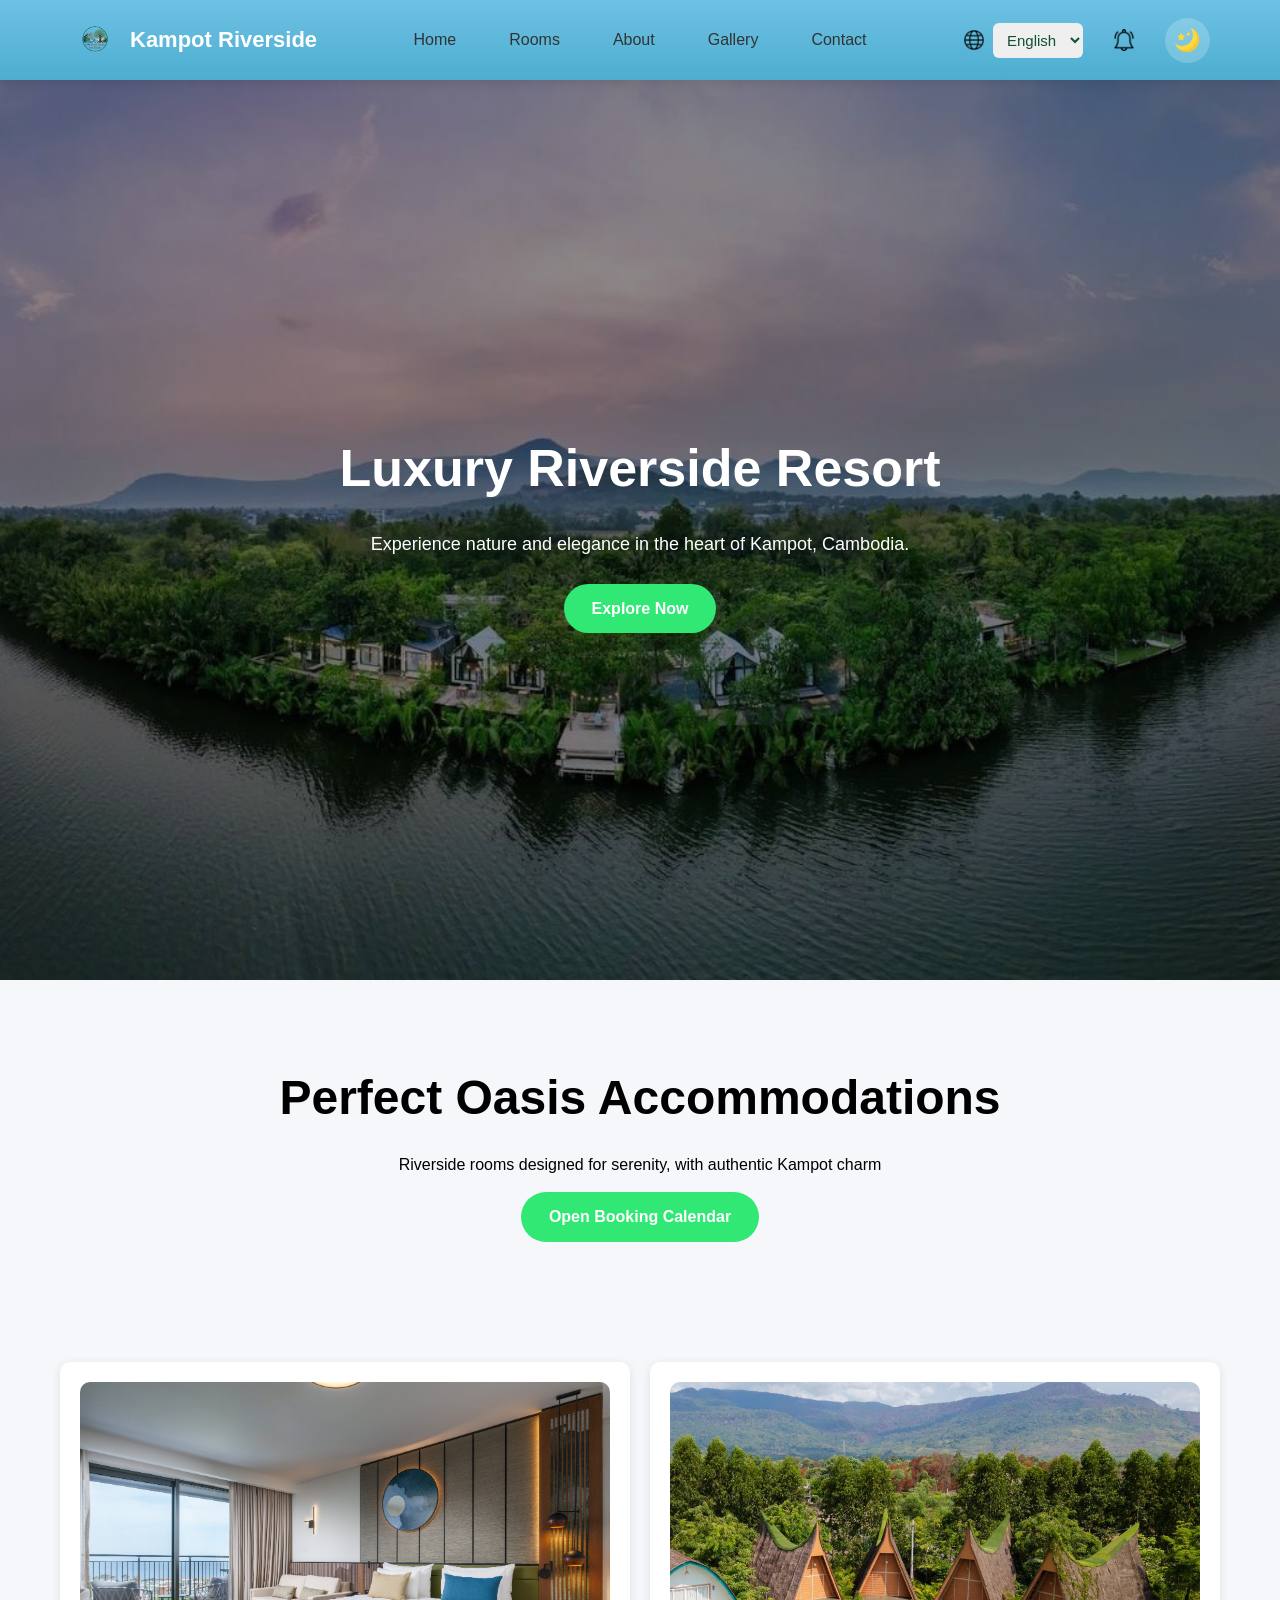
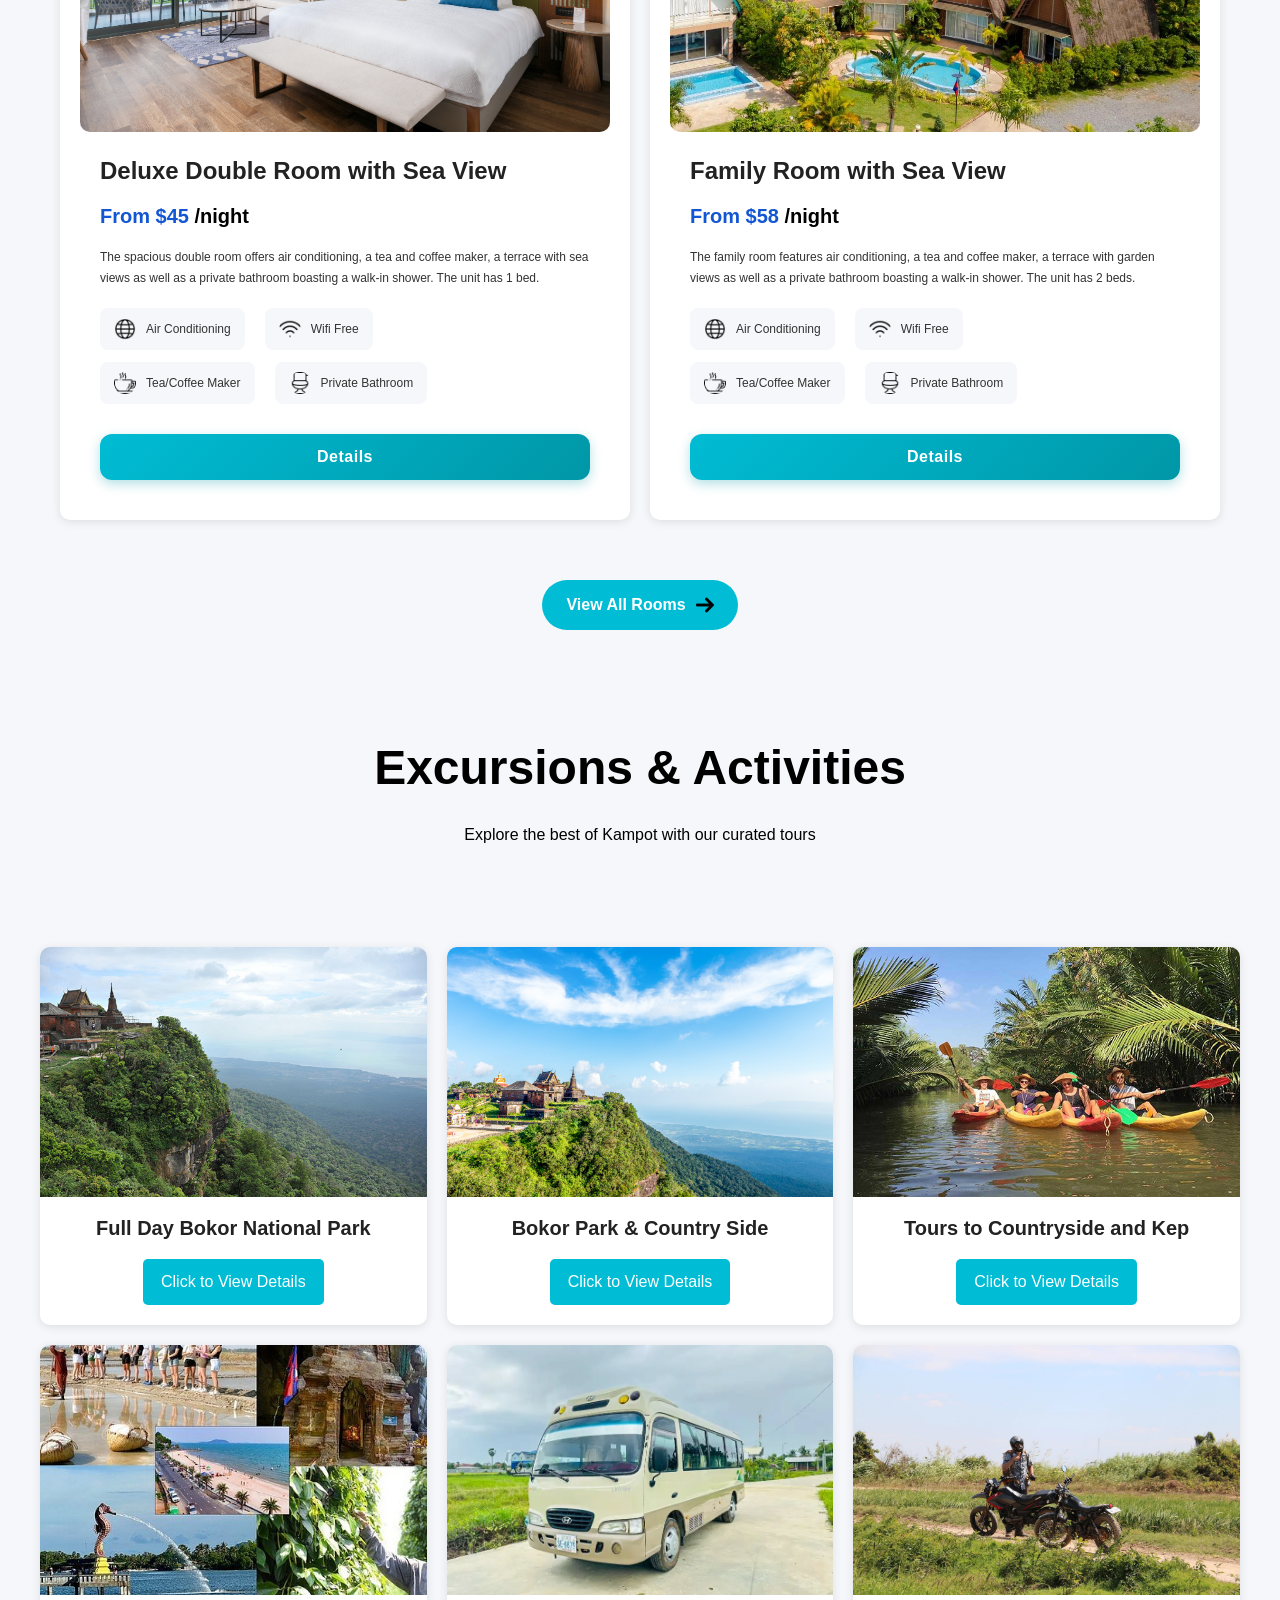
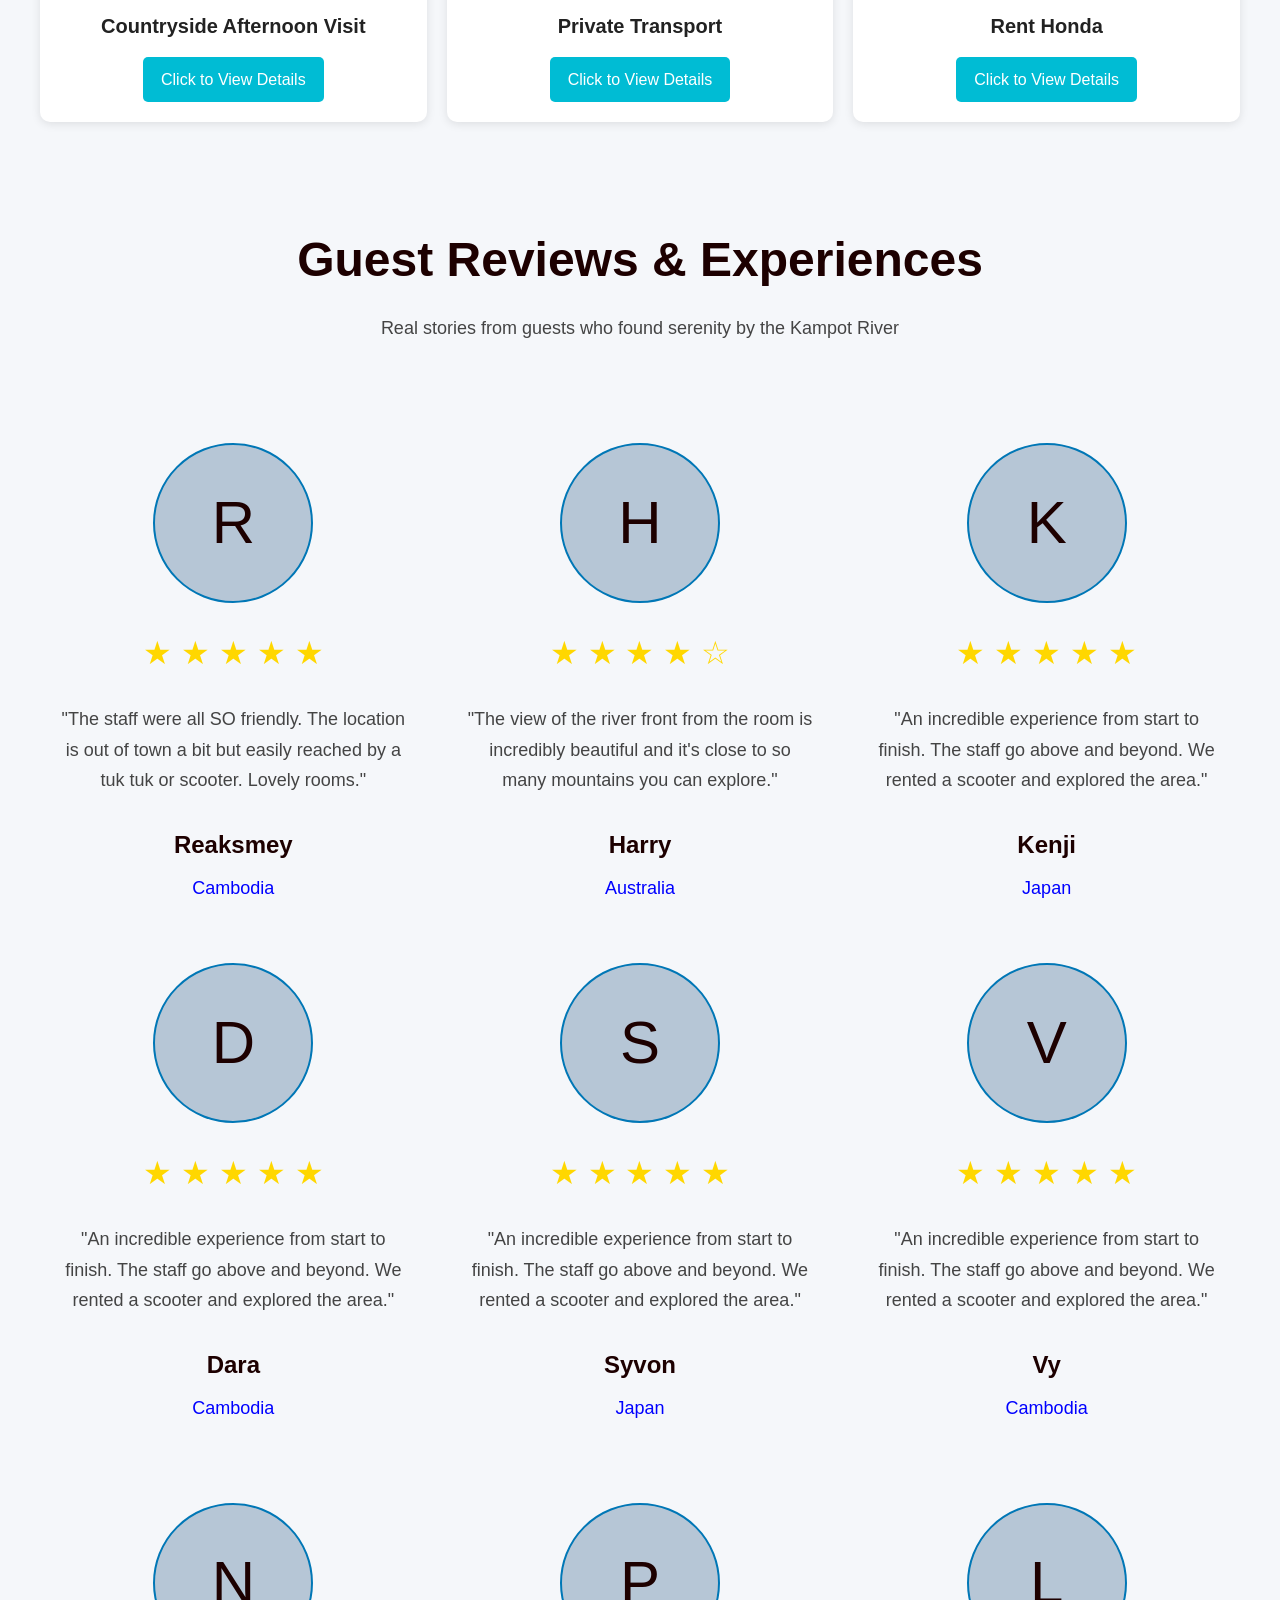
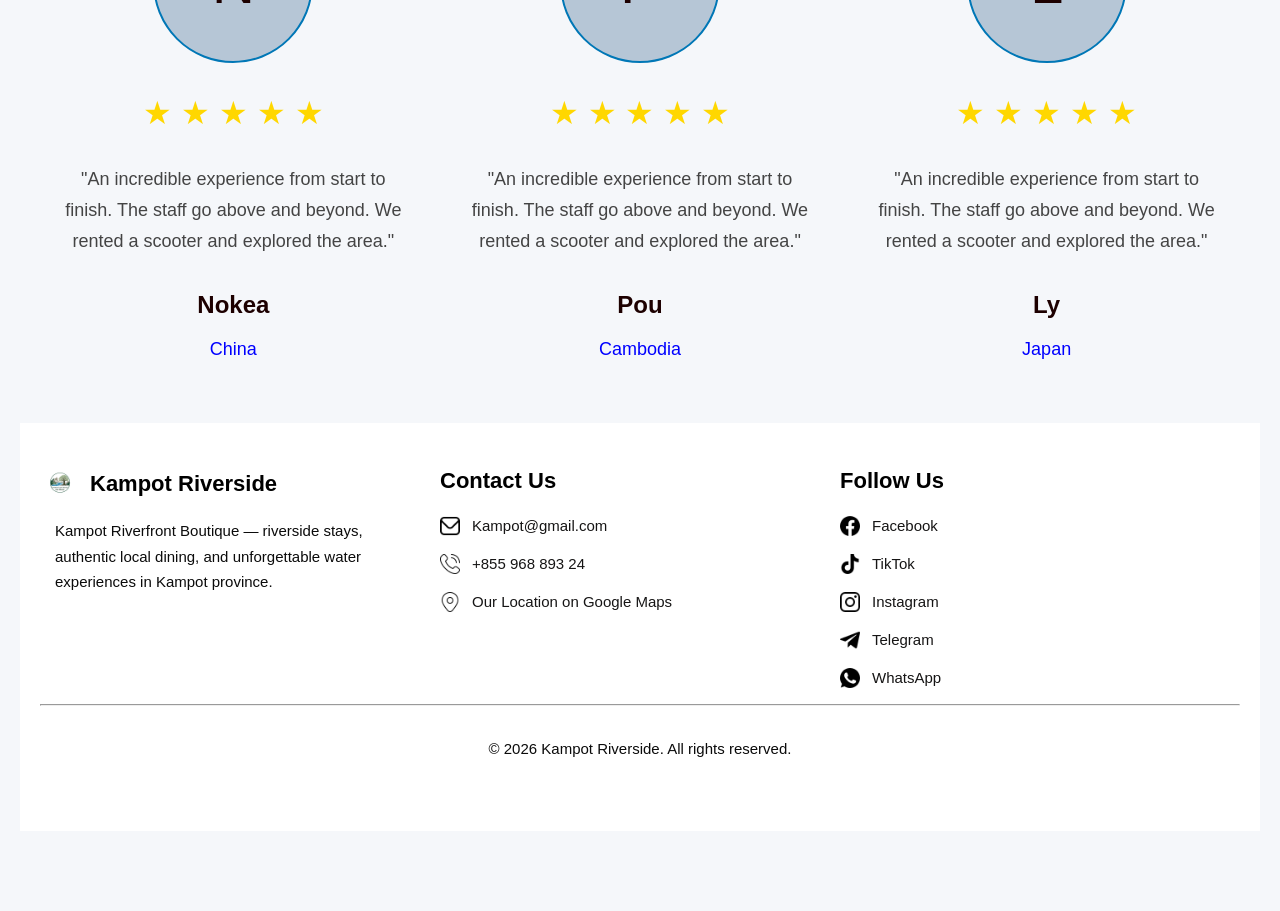
==== index.html @ 9eb764d3 "Smey" ====
<!DOCTYPE html>
<html lang="en">
<head>
    <meta charset="UTF-8">
    <meta name="viewport" content="width=device-width, initial-scale=1.0">
    <title>Home</title>
    <link rel="stylesheet" href="css/style.css">
    <link rel="stylesheet" href="css/room_detail.css">
    <link rel="stylesheet" href="css/activity_detail.css">
</head>
<body>
    <!-- ROOM DETAIL MODAL -->
    <div id="roomModal" class="modal">
        <div class="modal-content">
            <!-- HEADER -->
            <div class="modal-header">
                <h2>Deluxe Double Room with Sea View</h2>
                <span class="close-btn" onclick="closeRoomModal()">&times;</span>
            </div>
            <!-- IMAGE SECTION -->
            <div class="modal-image-section">
                <button class="nav-btn left" onclick="prevImage()">
                    &#10094;
                </button>
                <img id="roomImage"
                    src="https://images.unsplash.com/photo-1566073771259-6a8506099945?q=80&w=1200&auto=format&fit=crop"
                    alt="Room Image">
                <button class="nav-btn right" onclick="nextImage()">
                    &#10095;
                </button>
            </div>
            <!-- IMAGE COUNT -->
            <div class="image-count">
                <span id="imageCounter">1/4</span>
            </div>
            <!-- ROOM INFO -->
            <div class="room-info">
                <div>
                    <h1>From <span>$45</span> / night</h1>
                    <div class="features">
                        <div class="feature-box">
                            👨‍👩‍👧 2 Guests
                        </div>
                        <div class="feature-box">
                            🛏 1 Extra-large double bed
                        </div>
                    </div>
                </div>
                <button class="book-btn">
                    Book now
                </button>
            </div>
            <!-- DESCRIPTION & AMENITIES -->
            <div class="room-extra-details">
                <!-- DESCRIPTION -->
                <div class="description-box">
                    <h3>ⓘ Description</h3>
                    <p>
                        The spacious double room offers air conditioning,
                        a tea and coffee maker, a terrace with sea views
                        as well as a private bathroom boasting a walk-in shower.
                        The unit has 1 bed.
                    </p>
                </div>
                <!-- AMENITIES -->
                <div class="amenities-box">
                    <h3>🛎 Room Amenities</h3>
                    <div class="amenities-list">
                        <span>Air Conditioning</span>
                        <span>Private Bathroom</span>
                        <span>Free Wifi</span>
                        <span>Sea View</span>
                        <span>Tea/Coffee Maker</span>
                        <span>Terrace</span>
                    </div>

                </div>
            </div>
        </div>
    </div>
    <div id="activityModal" class="modal-act">
        <div class="tour-card">
            <span class="close-btn-atc" onclick="closeActivityModal()">
                &times;
            </span>

            <h2>Full Day Bokor National Park</h2>

            <p class="tour-desc">
                LET'S US BOOK YOUR TOUR. Starts 8:30 am,
                pick up at your guesthouse.
            </p>

            <p class="tour-include">
                Includes: Lunch, water, transport,
                English speaking guide.
            </p>

            <ul class="tour-list">
                <li>Bokor Palace, Old Hotel & Casino</li>
                <li>Black Palace</li>
                <li>Church</li>
                <li>Old Palace & Temple</li>
                <li>Old French Building</li>
                <li>Popok Vil Waterfall</li>
                <li>Return: 2:30–3:00 pm</li>
            </ul>

            <div class="tour-price">
                Price: $16
            </div>

            <hr>

            <p class="tour-footer">
                Tap to request a booking or ask about pickup.
            </p>

        </div>

    </div>
    <!-- ----------Header---------------->
    <div class="header">
        <div class="nav-bar">
            <div class="nav-left">
                <a class="logo" href="index.html">
                    <img src="images/logo/kampot.png" alt="Kampot Riverside Logo">
                    <span>Kampot Riverside</span>
                </a>
            </div>

            <nav class="nav-center" id="navMenu">
                <ul>
                    <li><a href="index.html">Home</a></li>
                    <li><a href="rooms.html">Rooms</a></li>
                    <li><a href="abouts.html">About</a></li>
                    <li><a href="gallerys.html">Gallery</a></li>
                    <li><a href="contact.html">Contact</a></li>
                </ul>
            </nav>
            <div class="nav-right">
                <div class="switch-language">
                    <img src="assets/icons/internet.png" alt="Language Icon">
                    <select>
                        <option>English</option>
                        <option>Khmer</option>
                    </select>
                </div>

                <div class="notifications">
                    <img src="assets/icons/notification.png" alt="Notification">
                </div>

                <div class="dark-mode" onclick="toggleDarkMode()">
                    <img id="darkIcon" src="assets/icons/moon.png" alt="Dark Mode">
                </div>

                <!-- Hamburger Menu -->
                <div class="menu-toggle" onclick="toggleMenu()">
                    ☰
                </div>
            </div>
        </div>
    </div>
    <div class="welcome">
        <div class="col-12">
            <div class="main-contant">
                <div class="home-banner">
                    <div class="home-banner-content">
                        <h1>Luxury Riverside Resort</h1>
                        <p>Experience nature and elegance in the heart of Kampot, Cambodia.</p>
                        <a href="rooms.html" class="btn">Explore Now</a>
                    </div>
                </div>
            </div>
        </div>
    </div>
    <div class="row">
        <div class="col-12">
            <div class="room-summary">
                <h2>Perfect Oasis Accommodations</h2>
                <p>Riverside rooms designed for serenity, with authentic Kampot charm</p>
                <a href="rooms.html" class="btn">Open Booking Calendar</a>
            </div>
        </div>
    </div>
    <div class="row">
        <div class="room-home">
            <div class="col-6">
                <div class="room1">
                    <img src="images/rooms/room1.jpg" alt="no image">
                    <div class="detail-rooms">
                        <h4 class="name-room">Deluxe Double Room with Sea View</h4>
                        <h5 class="price">From $45 <span>/night</span></h5>
                        <p class="descr">The spacious double room offers air conditioning, a tea and coffee maker, a terrace with sea views as well as a private bathroom boasting a walk-in shower. The unit has 1 bed.</p>
                         <div class="services-line-1">
                            <div class="service-row1">
                                <p><img src="assets/icons/internet.png" style="width: 22px; height: 22px;"> Air Conditioning</p>
                                <p><img src="assets/icons/wi-fi-icon.png" style="width: 22px; height: 22px;"> Wifi Free</p>
                            </div>
                            <div class="service-row1">
                                <p><img src="assets/icons/coffee-cup (1).png" style="width: 22px; height: 22px;"> Tea/Coffee Maker</p>
                                <p><img src="assets/icons/toilet.png" style="width: 22px; height: 22px;"> Private Bathroom</p>
                            </div>
                        </div>
                        <div class="btn-detail-room">
                            <button type="button"
                                    class="detail-btn"
                                    onclick="openRoomModal()">
                                    <span>Details</span>
                            </button>
                        </div>
                    </div>
                </div>
            </div>
            <div class="col-6">
                <div class="room1">
                    <img src="images/rooms/room2.jpg" alt="no image">
                    <div class="detail-rooms">
                        <h4 class="name-room">Family Room with Sea View</h4>
                        <h5 class="price">From $58 <span>/night</span></h5>
                        <p class="descr">The family room features air conditioning, a tea and coffee maker, a terrace with garden views as well as a private bathroom boasting a walk-in shower. The unit has 2 beds.</p>
                        <div class="services-line-1">
                            <div class="service-row1">
                                <p><img src="assets/icons/internet.png" style="width: 22px; height: 22px;"> Air Conditioning</p>
                                <p><img src="assets/icons/wi-fi-icon.png" style="width: 22px; height: 22px;"> Wifi Free</p>
                            </div>
                            <div class="service-row1">
                                <p><img src="assets/icons/coffee-cup (1).png" style="width: 22px; height: 22px;"> Tea/Coffee Maker</p>
                                <p><img src="assets/icons/toilet.png" style="width: 22px; height: 22px;"> Private Bathroom</p>
                            </div>
                        </div>
                        <div class="btn-detail-room">
                            <button class="detail-btn" onclick="openRoomModal()">
                                <span>Details</span>
                            </button>
                        </div>
                    </div>
                </div>
            </div>
        </div>
        <div class="btn-viewallroom">
            <a href="rooms.html">
                <span>View All Rooms</span>
                <img src="assets/icons/right-arrow.png" alt="Arrow Icon">
            </a>
        </div>
    </div>
    <!-- Excursions & Activities -->
    <div class="Excursions-Activities">
        <div class="row">
            <div class="col-12">
                <div class="Ex-Act-welcome">
                    <h2>Excursions & Activities</h2>
                    <p>Explore the best of Kampot with our curated tours</p>
                </div>
            </div>
        </div>
        <div class="row">
            <div class="col-4">
                <div class="Ex-Act-detail">
                    <img src="images/gallerys/bokor-hill-station-tour-kampot.jpg" alt="No image">
                    <h4 class="ex-act-name">Full Day Bokor National Park</h4>
                    <a href="#" onclick="openActivityModal(); return false;">
                        <span>Click to View Details</span>
                    </a>
                </div>
            </div>
            <div class="col-4">
                <div class="Ex-Act-detail">
                    <img src="images/gallerys/cao-nguyên-Bokor-ivivu.jpg" alt="No image">
                    <h4 class="ex-act-name">Bokor Park & Country Side</h4>
                    <a href="#" onclick="openActivityModal(); return false;">
                        <span>Click to View Details</span>
                    </a>
                </div>
            </div>
            <div class="col-4">
                <div class="Ex-Act-detail">
                    <img src="images/gallerys/q1.jpg" alt="No image">
                    <h4 class="ex-act-name">Tours to Countryside and Kep</h4>
                    <a href="excursions_activities_detail.html">
                        <span>Click to View Details</span>
                    </a>
                </div>
            </div>
            <div class="col-4">
                <div class="Ex-Act-detail">
                    <img src="images/gallerys/caption.jpg" alt="No image">
                    <h4 class="ex-act-name">Countryside Afternoon Visit</h4>
                    <a href="#" onclick="openActivityModal(); return false;">
                        <span>Click to View Details</span>
                    </a>
                </div>
            </div>
            <div class="col-4">
                <div class="Ex-Act-detail">
                    <img src="images/gallerys/Cambodia-Taxi-Driver-4128.webp" alt="No image">
                    <h4 class="ex-act-name">Private Transport</h4>
                    <a href="#" onclick="openActivityModal(); return false;">
                        <span>Click to View Details</span>
                    </a>
                </div>
            </div>
            <div class="col-4">
                <div class="Ex-Act-detail">
                    <img src="images/gallerys/dariozcountryside2.webp" alt="No image">
                    <h4 class="ex-act-name">Rent Honda</h4>
                    <a href="#" onclick="openActivityModal(); return false;">
                        <span>Click to View Details</span>
                    </a>
                </div>
            </div>
        </div>
    </div>
    <!-- Guest Reviews-Experiences -->
    <div class="Guest-Reviews-Experiences">
        <div class="row">
            <div class="col-12">
                 <div class="review-header">
                    <h2>Guest Reviews & Experiences</h2>
                    <p>
                        Real stories from guests who found serenity by the Kampot River
                    </p>
                </div>
            </div>
            <!-- Review 1 -->
            <div class="col-4">
                <div class="review-card">
                    <div class="review-profile">
                        <span>R</span>
                    </div>
                    <div class="stars">
                        ★ ★ ★ ★ ★
                    </div>

                    <p class="review-text">
                        "The staff were all SO friendly. The location is out of town 
                        a bit but easily reached by a tuk tuk or scooter. Lovely rooms."
                    </p>

                    <h3>Reaksmey</h3>
                    <small>Cambodia</small>

                </div>
            </div>
            <!-- Review 2 -->
            <div class="col-4">
                <div class="review-card">
                    <div class="review-profile">
                        <span>H</span>
                    </div>
                    <div class="stars">
                        ★ ★ ★ ★ ☆
                    </div>
                    <p class="review-text">
                        "The view of the river front from the room is incredibly 
                        beautiful and it's close to so many mountains you can explore."
                    </p>
                    <h3>Harry</h3>
                    <small>Australia</small>
                </div>
            </div>
            <!-- Review 3 -->
            <div class="col-4">
                <div class="review-card">
                    <div class="review-profile">
                        <span>K</span>
                    </div>
                    <div class="stars">
                        ★ ★ ★ ★ ★
                    </div>
                    <p class="review-text">
                        "An incredible experience from start to finish. The staff go 
                        above and beyond. We rented a scooter and explored the area."
                    </p>
                    <h3>Kenji</h3>
                    <small>Japan</small>
            </div> 
        </div>
        <!-- Row3-->
        <div class="row">
            <!-- Review 3 -->
            <div class="col-4">
                <div class="review-card">
                    <div class="review-profile">
                        <span>D</span>
                    </div>
                    <div class="stars">
                        ★ ★ ★ ★ ★
                    </div>
                    <p class="review-text">
                        "An incredible experience from start to finish. The staff go 
                        above and beyond. We rented a scooter and explored the area."
                    </p>
                    <h3>Dara</h3>
                    <small>Cambodia</small>
                </div>
            </div> 
            <!-- Review 3 -->
            <div class="col-4">
                <div class="review-card">
                    <div class="review-profile">
                        <span>S</span>
                    </div>
                    <div class="stars">
                        ★ ★ ★ ★ ★
                    </div>
                    <p class="review-text">
                        "An incredible experience from start to finish. The staff go 
                        above and beyond. We rented a scooter and explored the area."
                    </p>
                    <h3>Syvon</h3>
                    <small>Japan</small>
                </div>
            </div> 
            <!-- Review 3 -->
            <div class="col-4">
                <div class="review-card">
                    <div class="review-profile">
                        <span>V</span>
                    </div>
                    <div class="stars">
                        ★ ★ ★ ★ ★
                    </div>
                    <p class="review-text">
                        "An incredible experience from start to finish. The staff go 
                        above and beyond. We rented a scooter and explored the area."
                    </p>
                    <h3>Vy</h3>
                    <small>Cambodia</small>
                </div>
            </div> 
        </div>
        <!-- Row2-->
        <div class="row">
            <!-- Review 3 -->
            <div class="col-4">
                <div class="review-card">
                    <div class="review-profile">
                        <span>N</span>
                    </div>
                    <div class="stars">
                        ★ ★ ★ ★ ★
                    </div>
                    <p class="review-text">
                        "An incredible experience from start to finish. The staff go 
                        above and beyond. We rented a scooter and explored the area."
                    </p>
                    <h3>Nokea</h3>
                    <small>China</small>
                </div>
            </div> 
            <!-- Review 3 -->
            <div class="col-4">
                <div class="review-card">
                    <div class="review-profile">
                        <span>P</span>
                    </div>
                    <div class="stars">
                        ★ ★ ★ ★ ★
                    </div>
                    <p class="review-text">
                        "An incredible experience from start to finish. The staff go 
                        above and beyond. We rented a scooter and explored the area."
                    </p>
                    <h3>Pou</h3>
                    <small>Cambodia</small>
                </div>
            </div> 
            <!-- Review 3 -->
            <div class="col-4">
                <div class="review-card">
                    <div class="review-profile">
                        <span>L</span>
                    </div>
                    <div class="stars">
                        ★ ★ ★ ★ ★
                    </div>
                    <p class="review-text">
                        "An incredible experience from start to finish. The staff go 
                        above and beyond. We rented a scooter and explored the area."
                    </p>
                    <h3>Ly</h3>
                    <small>Japan</small>
                </div>
            </div> 
        </div>
    </div>
    <!-- Footer -->
    <div class="footer">
        <div class="row">
            <!-- About -->
            <div class="col-4">
                <h3>
                    <img src="images/logo/kampot.png" alt="Kampot Riverside Logo">
                    <span>Kampot Riverside</span>
                </h3>
                <p style="padding-left: 15px;">
                    Kampot Riverfront Boutique — riverside stays,
                    authentic local dining, and unforgettable
                    water experiences in Kampot province.
                </p>
            </div>

            <!-- Contact Us -->
            <div class="col-4">
                <h3>
                    <span>Contact Us</span>
                </h3>
                <ul>
                     <li>
                        <a href="mailto:Kampot@gmail.com">
                            <img src="assets/icons/envelope.png" alt="Email Icon">
                            <span>Kampot@gmail.com</span>
                        </a>
                    </li>

                    <li>
                        <a href="tel:+85596889324">
                            <img src="assets/icons/phone-call.png" alt="Phone Icon">
                            <span>+855 968 893 24</span>
                        </a>
                    </li>

                    <li>
                        <a href="https://maps.app.goo.gl/MNz4LA59FjtXAUts7">
                            <img src="assets/icons/marker.png" alt="Location Icon">
                            <span>Our Location on Google Maps</span>
                        </a>
                    </li>

                </ul>
            </div>

            <!-- Follow Us -->
            <div class="col-4">
                <h3>
                    <span>Follow Us</span>
                </h3>

                <ul class="social-links">

                    <li>
                        <a href="https://www.facebook.com/profile.php?id=100081976213321">
                            <img src="assets/icons/facebook.png" alt="Facebook Icon">
                            <span>Facebook</span>
                        </a>
                    </li>

                    <li>
                        <a href="https://www.tiktok.com/@riforevery/video/7606261949273345301?q=Kampot%20province&t=1779953133184">
                            <img src="assets/icons/tik-tok.png" alt="TikTok Icon">
                            <span>TikTok</span>
                        </a>
                    </li>

                    <li>
                        <a href="#">
                            <img src="assets/icons/instagram.png" alt="Instagram Icon">
                            <span>Instagram</span>
                        </a>
                    </li>

                    <li>
                        <a href="#">
                            <img src="assets/icons/telegram.png" alt="Telegram Icon">
                            <span>Telegram</span>
                        </a>
                    </li>

                    <li>
                        <a href="#">
                            <img src="assets/icons/whatsapp.png" alt="WhatsApp Icon">
                            <span>WhatsApp</span>
                        </a>
                    </li>

                </ul>
            </div>
        </div>
        <div class="row">
            <div class="col-12">
                <hr>
            </div>
        </div>
        <div class="row">
            <div class="col-12">
                <p style="text-align: center;">© 2026 Kampot Riverside. All rights reserved.</p>
            </div>
        </div>
    </div>
<script src="js/room_detail.js"></script>
<script src="js/main.js"></script>
<script src="js/activity_detail.js"></script>
</body>
</html>
---- css/style.css ----
/* =========================
   GLOBAL
========================= */
*{
    margin: 0;
    padding: 0;
    box-sizing: border-box;
}

html{
    scroll-behavior: smooth;
}

body{
    font-family: 'Segoe UI', Tahoma, Geneva, Verdana, sans-serif;
    background-color: #f5f7fa;
    line-height: 1.6;
    padding-top: 80px;
    overflow-x: hidden;
}
/* DARK MODE BUTTON */
.dark-mode{
    width: 45px;
    height: 45px;

    display: flex;
    justify-content: center;
    align-items: center;

    border-radius: 50%;

    background: rgba(255,255,255,0.2);
    cursor: pointer;
    transition: 0.3s ease;
}

.dark-mode:hover{
    background: rgba(255,255,255,0.35);
    transform: rotate(15deg) scale(1.08);
}

.dark-mode img{
    width: 24px;
    height: 24px;
}

/* BODY TRANSITION */
body{
    transition: background 0.4s ease,
                color 0.4s ease;
}

/* DARK MODE */
body.dark-theme{
    background: #121212;
    color: white;
}

/* NAVBAR */
/* body.dark-theme nav{
    background: #1f1f1f;
} */

/* CARD / ROOM */
body.dark-theme .room-card,
body.dark-theme .modal-content,
body.dark-theme .room-extra-details{
    background: #1e1e1e;
    color: white;
}

/* TEXT */
body.dark-theme h1,
body.dark-theme h2,
body.dark-theme h3,
body.dark-theme p,
body.dark-theme span,
body.dark-theme a{
    color: rgb(8, 33, 229);
}

/* FEATURE BOX */
body.dark-theme .feature-box{
    background: #2a2a2a;
    border-color: #444;
}

/* AMENITIES */
body.dark-theme .amenities-list span{
    background: #2a2a2a;
    color: white;
}

/* MODAL IMAGE AREA */
body.dark-theme .modal-image-section{
    background: black;
}
/* =========================
   HEADER
========================= */
.header{
    width: 100%;
    background: linear-gradient(180deg, #6EC1E4 0%, #4DAED0 100%);
    position: fixed;
    top: 0;
    left: 0;
    z-index: 1000;
    box-shadow: 0 2px 10px rgba(0,0,0,0.1);
}

/* =========================
   NAVBAR
========================= */
.nav-bar{
    width: 100%;
    max-width: 1200px;
    height: auto;
    margin: auto;
    padding: 14px 20px;
    display: flex;
    align-items: center;
    justify-content: space-between;
    gap: 20px;
}

/* =========================
   LOGO
========================= */
.logo{
    display: flex;
    align-items: center;
    gap: 10px;
    text-decoration: none;
    color: #fff;
    font-size: 22px;
    font-weight: 700;
}

.logo img{
    width: 50px;
    height: 50px;
    object-fit: contain;
}

/* =========================
   NAVIGATION
========================= */
.nav-center ul{
    list-style: none;
    display: flex;
    align-items: center;
    justify-content: center;
    flex-wrap: wrap;
    gap: 15px;
}

.nav-center a{
    display: block;
    color: #fff;
    text-decoration: none;
    padding: 10px 14px;
    border-radius: 8px;
    font-size: 16px;
    font-weight: 500;
    transition: all 0.3s ease;
}

.nav-center a:hover,
.nav-center a:focus{
    background-color: rgba(255,255,255,0.2);
}

/* =========================
   RIGHT SECTION
========================= */
.nav-right{
    display: flex;
    align-items: center;
    justify-content: center;
    gap: 30px;
}

/* =========================
   LANGUAGE SWITCH
========================= */
.switch-language{
    display: flex;
    align-items: center;
    gap: 8px;
}

.switch-language img{
    width: 22px;
    height: 22px;
    object-fit: contain;
}

.switch-language select{
    border: none;
    outline: none;
    padding: 8px 10px;
    border-radius: 6px;
    color: #0f5132;
    font-size: 15px;
    cursor: pointer;
}
.notifications {
    align-items: center;
    display: flex;
    gap: 10px;
}
.notifications img {
    width: 22px;
    height: 22px;
    object-fit: contain;
}

/* =========================
    HERO SECTION
========================= */
.main-contant{
    width: 100%;
    min-height: 100vh;
    padding: 20px;
    display: flex;
    align-items: center;
    justify-content: center;
    text-align: center;
    background-image:linear-gradient(rgba(0,0,0,0.45), rgba(0,0,0,0.45)),url('../images/hero/home.jpg');
    background-size: cover;
    background-position: center;
    background-repeat: no-repeat;
}

/* =========================
    HOME BANNER
========================= */
.home-banner{
    width: 100%;
    max-width: 700px;
    padding: 40px;
    color: #fff;
    text-align: center;
    border-radius: 12px;
}
.home-banner h1{
    font-size: 52px;
    margin-bottom: 20px;
}

.home-banner p{
    font-size: 18px;
    margin-bottom: 25px;
}

/* =========================
    BUTTON
========================= */
.btn{
    display: inline-block;
    padding: 12px 28px;
    background-color: #32E875;
    color: #fff;
    text-decoration: none;
    font-size: 16px;
    font-weight: 600;
    border-radius: 50px;
    transition: all 0.3s ease;
}


.btn:hover{
    background-color: #28c96a;
    transform: translateY(-2px);
}

.btn:active{
    transform: scale(0.98);
}

/* =========================
    ROOM SUMMARY
========================= */
.room-summary{
    width: 100%;
    max-width: 1200px;
    margin: 60px auto;
    padding: 20px;
    display: flex;
    flex-direction: column;
    align-items: center;
    justify-content: center;
    gap: 15px;
    text-align: center;
}
.room-summary h2{
    font-size: 48px;
}

/* ROOM HOME */
.room-home{
    display: flex;
    flex-direction: row;
    gap: 20px;
    width: 100%;
    max-width: 1200px;
    margin: auto;
    padding: 20px;
}

.col-6{
    width: 50%;
}

.room1 img{
    width: 100%;
    height: 350px;
    object-fit: cover;
    border-radius: 10px;
    display: block;
}
.room1{
    padding: 20px;
    background: #fff;
    border-radius: 10px;
    box-shadow: 0 2px 10px rgba(0,0,0,0.1);
}

.room1 .detail-rooms p {
    display: flex;
    align-items: center;
    gap: 10px;
    font-size: 12px;
    font-weight: 500;
    color: #333;
}
/* DETAIL ROOM */
.detail-rooms{
    padding: 20px;
}

/* ROOM NAME */
.name-room{
    font-size: 24px;
    margin-bottom: 10px;
    color: #222;
}

/* PRICE */
.price{
    color: #1256d3;
    font-size: 20px;
    margin-bottom: 15px;
}
.price span{
    color: black;
}

/* DESCRIPTION */
.descr{
    color: #666;
    line-height: 1.7;
    margin-bottom: 20px;
}

/* SERVICES CONTAINER */
.services-line-1{
    display: flex;
    flex-direction: column;
    gap: 12px;
}

/* SERVICE ROW */
.service-row1{
    display: flex;
    flex-wrap: wrap;
    gap: 20px;
}

/* SERVICE ITEM */
.service-row1 p{
    display: flex;
    align-items: center;
    gap: 8px;
    background: #f5f7fa;
    padding: 10px 14px;
    border-radius: 8px;
    font-size: 15px;
    font-weight: 500;

    color: #333;
}

/* ICON */
.service-row1 img{
    width: 22px;
    height: 22px;

    object-fit: contain;
}
.icon{
    width: 40px;
    height: 40px;
    object-fit: cover;
    border-radius: 50%;
}
/* Footer */
.footer{
    width: 100%;
    background: white;
    padding: 40px 20px;
    color: black;
}

/* Row */
.footer .row{
    width: 100%;
    max-width: 1200px;
    margin: auto;
    display: flex;
    flex-wrap: wrap;
    gap: 30px;
}

/* Column */
.footer .col-4{
    flex: 1 1 300px;
}

/* Title */
.footer h3{
    display: flex;
    align-items: center;
    gap: 10px;
    margin-bottom: 15px;
    font-size: 22px;
}

/* Logo */
.footer h3 img{
    width: 40px;
    height: 40px;
    object-fit: contain;
}

/* Text */
.footer p{
    color: #0b0b0b;
    line-height: 1.7;
    font-size: 15px;
}

/* Contact List */
.footer ul{
    padding: 0;
    margin: 0;
}

.footer ul li{
    list-style: none;
    margin-bottom: 14px;
}

/* Contact Link */
.footer ul li a{
    display: flex;
    align-items: center;
    gap: 12px;

    text-decoration: none;
    color: #161515;
    font-size: 15px;

    transition: 0.3s ease;
}

/* Hover */
.footer ul li a:hover{
    color: #00bcd4;
    transform: translateX(5px);
}

/* Icon */
.footer ul li a img{
    width: 20px;
    height: 20px;
    object-fit: contain;
}
.btn-viewallroom{
    width: 100%;
    display: flex;
    justify-content: center;
    margin-top: 20px;
}
.btn-viewallroom a{
    display: flex;
    align-items: center;
    gap: 10px;
    padding: 12px 24px;
    background-color: #00bcd4;
    color: white;
    text-decoration: none;
    font-size: 16px;
    font-weight: 600;
    border-radius: 50px;
    transition: 0.3s ease;
}
.btn-viewallroom a img{
    width: 18px;
    height: 18px;
    object-fit: contain;
    transition: 0.3s ease;
}
.btn-viewallroom a:hover{
    background-color: #0097a7;
    transform: translateY(-3px);
}
.btn-viewallroom a:hover img{
    transform: translateX(5px);
}
/* button detail room */
/* .btn-detail-room {
    width: 100%;
    display: flex;
    justify-content: center;
    margin-top: 20px;
    background-color: darkgray;
    border-radius: 12px;
} */
/* .btn-detail-room a {
    display: flex;
    align-items: center;
    gap: 10px;
    padding: 12px 24px;
    color: white;
    text-decoration: none;
    font-size: 16px;
    font-weight: 600;
    border-radius: 50px;
    transition: 0.3s ease;
} */
/* .btn-detail-room:hover {
    background-color: #0097a7;
    transform: translateY(-3px);
} */
/* Excursions & Activities */
.Ex-Act-welcome {
    width: 100%;
    max-width: 1200px;
    margin: 60px auto;
    padding: 20px;
    display: flex;
    flex-direction: column;
    align-items: center;
    justify-content: center;
    gap: 15px;
    text-align: center;
}
.Ex-Act-welcome h2 {
    font-size: 48px;
}

.Ex-Act-detail{
    width: 100%;
    border-radius: 10px;
    overflow: hidden;
    background: #fff;
    box-shadow: 0 2px 10px rgba(0,0,0,0.1);
    transition: 0.3s ease;
}

.Ex-Act-detail:hover{
    transform: translateY(-5px);
}

.Ex-Act-detail img{
    width: 100%;
    height: 250px;
    object-fit: cover;
    display: block;
}

.ex-act-name{
    padding: 15px 10px;
    font-size: 20px;
    text-align: center;
    color: #222;
}

.Ex-Act-detail a{
    display: flex;
    justify-content: center;
    align-items: center;
    margin-bottom: 20px;
    text-decoration: none;
}

.Ex-Act-detail a span{
    background: #00bcd4;
    color: #fff;
    padding: 10px 18px;
    border-radius: 5px;
    transition: 0.3s;
}

.Ex-Act-detail a span:hover{
    background: #084298;
}
/* Guest-Reviews-Experiences */
.Guest-Reviews-Experiences{
    width: 100%;
    padding: 80px 20px;
    box-sizing: border-box;
}

.review-header{
    text-align: center;
    margin-bottom: 60px;
}

.review-header h2{
    font-size: 48px;
    margin-bottom: 15px;
    color: #1d0000;
}

.review-header p{
    font-size: 18px;
    color: #444;
}
.review-card{
    text-align: center;
    padding: 20px;
}

.review-profile{
    width: 160px;
    height: 160px;
    margin: 0 auto 25px;
    border-radius: 50%;
    background: rgba(120,150,180,0.5);
    border: 2px solid #0077b6;
    display: flex;
    align-items: center;
    justify-content: center;
}

.review-profile span{
    font-size: 60px;
    color: #1d0000;
}

.stars{
    font-size: 32px;
    color: gold;
    margin-bottom: 25px;
}

.review-text{
    font-size: 18px;
    color: #444;
    line-height: 1.7;
    margin-bottom: 30px;
}

.review-card h3{
    font-size: 24px;
    margin-bottom: 10px;
    color: #1d0000;
}

.review-card small{
    font-size: 18px;
    color: blue;
}
/* =========================
    GRID SYSTEM
========================= */
.row{
    width: 100%;
    max-width: 1200px;
    margin: 0 auto;
    display: flex;
    flex-wrap: wrap;
    align-items: flex-start;
    justify-content: flex-start;
    gap: 20px;
    box-sizing: border-box;
}
.nav-bar{
    display:flex;
    justify-content:space-between;
    align-items:center;
    padding:15px 30px;
}

.nav-center ul{
    display:flex;
    list-style:none;
    gap:25px;
}

.nav-center ul li a{
    text-decoration:none;
    color:#333;
    font-weight:500;
}

/* =========================
   HAMBURGER MENU
========================= */

.menu-toggle{
    display:none;
    font-size:32px;
    cursor:pointer;
    color:#1e293b;
    transition:0.3s ease;
    user-select:none;
}

.menu-toggle:hover{
    transform:scale(1.1);
    color:#0ea5e9;
}

/* =========================
   MOBILE NAVIGATION
========================= */

@media (max-width:768px){

    .menu-toggle{
        display:block;
    }

    .nav-center{
        position:absolute;
        top:100%;
        left:0;
        width:100%;
        background:#ffffff;
        box-shadow:0 8px 25px rgba(0,0,0,0.1);
        border-top:1px solid #e5e7eb;
        display:none;
        z-index:999;
        animation:slideDown 0.3s ease;
    }

    .nav-center.active{
        display:block;
    }

    .nav-center ul{
        display:flex;
        flex-direction:column;
        align-items:center;
        list-style:none;
        padding:25px 0;
        gap:20px;
    }

    .nav-center ul li{
        width:100%;
        text-align:center;
    }

    .nav-center ul li a{
        display:block;
        padding:12px 20px;
        text-decoration:none;
        color:#334155;
        font-size:16px;
        font-weight:500;
        transition:0.3s ease;
    }

    .nav-center ul li a:hover{
        background:#f8fafc;
        color:#0ea5e9;
    }

    /* Right Side */
    .nav-right{
        gap:10px;
    }

    .switch-language{
        display:flex;
        align-items:center;
        gap:5px;
    }

    .switch-language select{
        display:flex;
        align-items:center;
        gap:8px;
        padding:6px 10px;
        border:1px solid #ddd;
        border-radius:10px;
        background:#fff;
    }

    .notifications img,
    .dark-mode img,
    .switch-language img{
        width:22px;
        height:22px;
    }
}

/* =========================
   ANIMATION
========================= */

@keyframes slideDown{
    from{
        opacity:0;
        transform:translateY(-10px);
    }
    to{
        opacity:1;
        transform:translateY(0);
    }
}
.row::after{
    content: "";
    clear: both;
    display: table;
}

[class*="col-"]{
    float: left;
    padding: 0px;
}

/* Desktop */
.col-1{width:8.33%;}
.col-2{width:16.66%;}
.col-3{width:25%;}
.col-4{width: calc((100% - 40px) / 3);}
.col-5{width:41.66%;}
.col-6{width:50%;}
.col-7{width:58.33%;}
.col-8{width:66.66%;}
.col-9{width:75%;}
.col-10{width:83.33%;}
.col-11{width:91.66%;}
.col-12{width:100%;}

/* =========================
    TABLET RESPONSIVE
========================= */
@media only screen and (max-width: 992px){
    body{
        padding-top: 120px;
    }
    .nav-bar{
        flex-direction: column;
        gap: 15px;
    }
    .nav-center ul{
        justify-content: center;
    }
    .home-banner h1{
        font-size: 40px;
    }
    .room-home{
        gap: 15px;
    }
    .col-4{
        width: 50%;
    }
}
/* =========================
    MOBILE RESPONSIVE
========================= */
@media only screen and (max-width: 768px){

    body{
        padding-top: 140px;
        background-color: #43b9e1;
    }

    [class*="col-"]{
        width: 100%;
    }

    .nav-bar{
        padding: 12px;
    }

    .nav-center ul{
        gap: 8px;
    }

    .nav-center a{
        padding: 8px 10px;
        font-size: 14px;
    }

    .switch-language{
        flex-direction: row;
    }

    .main-contant{
        padding: 15px;
    }

    .home-banner{
        padding: 25px;
    }

    .home-banner h1{
        font-size: 32px;
    }

    .home-banner p{
        font-size: 16px;
    }

    .btn{
        padding: 10px 22px;
        font-size: 15px;
    }

    .room-home{
        flex-direction: column;
    }
}

/* =========================
    SMALL MOBILE
========================= */
@media only screen and (max-width: 576px){

    body{
        padding-top: 160px;
    }

    .logo{
        font-size: 18px;
    }

    .logo img{
        width: 40px;
        height: 40px;
    }

    .home-banner h1{
        font-size: 26px;
    }

    .home-banner p{
        font-size: 15px;
    }

    .nav-center ul{
        flex-direction: column;
        width: 100%;
    }

    .nav-center a{
        width: 100%;
        text-align: center;
    }

    .switch-language select{
        font-size: 14px;
    }
}
---- css/room_detail.css ----
*{
    margin: 0;
    padding: 0;
    box-sizing: border-box;
}

body{
    font-family: Arial, sans-serif;
}

/* MODAL */
.modal{
   display: none;

    position: fixed;
    z-index: 9999; /* HIGHER than navbar */
    left: 0;
    top: 0;

    width: 100%;
    height: 100%;

    overflow-y: auto;

    background: rgba(0,0,0,0.7);

    padding: 40px 0;
}

/* MODAL CONTENT */
.modal-content{
    width: 70%;
    max-width: 750px;

    margin: 60px auto; /* PUSH DOWN */

    background: #bfe8f7;

    border-radius: 15px;
    overflow: hidden;

    animation: popup 0.3s ease;
}

@keyframes popup{
    from{
        transform: scale(0.8);
        opacity: 0;
    }

    to{
        transform: scale(1);
        opacity: 1;
    }
}

/* HEADER */
.modal-header{
    display: flex;
    justify-content: space-between;
    align-items: center;
    padding: 18px 20px;
    border-bottom: 2px solid blue;
}

.modal-header h2{
    font-size: 30px;
    font-weight: 500;
}

.close-btn{
    font-size: 35px;
    cursor: pointer;
}

/* IMAGE SECTION */
.modal-image-section{
    position: relative;
    background: #111;
    display: flex;
    justify-content: center;
    align-items: center;
    padding: 25px;
}

.modal-image-section img{
    width: 60%;
    max-height: 500px;
    object-fit: cover;
    border-radius: 10px;
}

/* NAV BUTTONS */
.nav-btn{
    position: absolute;
    top: 50%;
    transform: translateY(-50%);
    width: 55px;
    height: 55px;
    border-radius: 50%;
    border: none;
    background: white;
    cursor: pointer;
    font-size: 24px;
}

.left{
    left: 20px;
}

.right{
    right: 20px;
}

/* IMAGE COUNT */
.image-count{
    text-align: right;
    padding: 10px 20px;
    font-size: 18px;
}

/* ROOM INFO */
.room-info{
    display: flex;
    justify-content: space-between;
    align-items: center;
    padding: 25px;
    flex-wrap: wrap;
}

.room-info h1{
    color: blue;
    font-size: 35px;
}

.room-info span{
    font-weight: bold;
}

/* FEATURES */
.features{
    display: flex;
    gap: 15px;
    margin-top: 20px;
    flex-wrap: wrap;
}

.feature-box{
    border: 1px solid blue;
    padding: 12px 18px;
    border-radius: 5px;
    background: white;
}

/* BOOK BUTTON */
.book-btn{
    padding: 14px 28px;
    background: #38b6ff;
    color: white;
    border: none;
    border-radius: 10px;
    cursor: pointer;
    font-size: 16px;
}

.book-btn:hover{
    background: #1b9be8;
}
.detail-btn{
    margin-top: 30px;
    display: inline-flex;
    align-items: center;
    justify-content: center;
    gap: 10px;
    width: 100%;
    padding: 14px 28px;
    border: none;
    border-radius: 12px;
    background: linear-gradient(135deg, #00bcd4, #0097a7);
    color: white;
    font-size: 16px;
    font-weight: 600;
    letter-spacing: 0.5px;
    cursor: pointer;
    transition: all 0.3s ease;
    box-shadow: 0 4px 12px rgba(0, 151, 167, 0.3);
}

/* Hover Effect */
.detail-btn:hover{
    background: linear-gradient(135deg, #0097a7, #00796b);

    transform: translateY(-3px) scale(1.03);

    box-shadow: 0 8px 18px rgba(0, 151, 167, 0.4);
}

/* Click Effect */
.detail-btn:active{
    transform: scale(0.97);
}

/* Optional Icon */
.detail-btn i{
    font-size: 18px;
}
/* RESPONSIVE */
@media(max-width: 768px){

    .modal-content{
        width: 95%;
    }

    .modal-image-section img{
        width: 90%;
    }

    .room-info{
        flex-direction: column;
        align-items: flex-start;
        gap: 20px;
    }

    .modal-header h2{
        font-size: 22px;
    }
}
/* ROOM EXTRA DETAILS */
.room-extra-details{
    display: flex;
    justify-content: space-between;
    gap: 40px;

    margin: 25px;
    padding: 30px;

    background: rgba(255,255,255,0.35);

    border-radius: 18px;

    border: 1px solid rgba(255,255,255,0.4);

    box-shadow: 0 8px 25px rgba(0,0,0,0.08);

    backdrop-filter: blur(10px);

    transition: 0.3s ease;
}

/* HOVER EFFECT */
.room-extra-details:hover{
    transform: translateY(-3px);

    box-shadow: 0 12px 30px rgba(0,0,0,0.12);
}

/* DESCRIPTION + AMENITIES */
.description-box,
.amenities-box{
    flex: 1;
}

/* TITLES */
.description-box h3,
.amenities-box h3{
    font-size: 26px;
    font-weight: 700;

    color: #003b46;

    margin-bottom: 22px;

    display: flex;
    align-items: center;
    gap: 10px;
}

/* DESCRIPTION TEXT */
.description-box p{
    font-size: 17px;

    line-height: 1.8;

    color: #222;

    text-align: justify;
}

/* AMENITIES GRID */
.amenities-list{
    display: grid;

    grid-template-columns: repeat(2, 1fr);

    gap: 18px;
}

/* EACH ITEM */
.amenities-list span{
    display: flex;
    align-items: center;
    gap: 10px;

    padding: 14px 16px;

    background: white;

    border-radius: 12px;

    font-size: 16px;
    font-weight: 500;

    color: #333;

    transition: 0.3s ease;

    box-shadow: 0 3px 10px rgba(0,0,0,0.06);
}

/* ICON BEFORE TEXT */
.amenities-list span::before{
    content: "✔";

    color: #0097a7;

    font-weight: bold;

    font-size: 16px;
}

/* HOVER */
.amenities-list span:hover{
    background: #0097a7;

    color: white;

    transform: translateX(5px);
}

.amenities-list span:hover::before{
    color: white;
}

/* RESPONSIVE */
@media(max-width: 768px){

    .room-extra-details{
        flex-direction: column;

        gap: 30px;

        padding: 20px;
    }

    .amenities-list{
        grid-template-columns: 1fr;
    }

    .description-box h3,
    .amenities-box h3{
        font-size: 22px;
    }

    .description-box p{
        font-size: 15px;
    }

    .amenities-list span{
        font-size: 14px;
    }
}
---- css/activity_detail.css ----
.modal-act{
    display:none;
    position:fixed;
    inset:0;
    background:rgba(0,0,0,0.5);
    justify-content:center;
    align-items:center;
    z-index:9999;
    /* prevent overflow */
    padding:15px;
    box-sizing:border-box;
}

.tour-card{
    width:100%;
    max-width:420px;
    background:#b8e1ef;
    border-radius:20px;
    padding:20px;
    position:relative;
    box-sizing:border-box;

    /* NO SCROLL */
    max-height:100vh;

    /* keep content inside */
    overflow:hidden;
}

/* close button */
.close-btn-atc{
    position:absolute;
    top:10px;
    right:12px;
    font-size:32px;
    cursor:pointer;
    color:#000;
}

/* title */
.tour-card h2{
    font-size:20px;
    margin:20px 0;
    color:#000;
    text-align:center;
}

/* text */
.tour-desc,
.tour-include{
    color:#333;
    line-height:1.5;
    margin-bottom:15px;
    font-size:14px;
}

/* list */
.tour-list{
    list-style:none;
    padding:0;
    margin:0;
}

.tour-list li{
    margin-bottom:12px;
    color:#1e40ff;
    font-size:15px;
}

.tour-list li::before{
    content:"✓";
    color:#000;
    font-weight:bold;
    font-size:18px;
    margin-right:10px;
}

/* price */
.tour-price{
    text-align:right;
    font-size:18px;
    color:red;
    margin-top:15px;
    margin-bottom:10px;
}

/* footer */
.tour-footer{
    text-align:center;
    font-size:11px;
    color:#555;
    margin-top:10px;
}

/* ===== RESPONSIVE BREAKPOINTS ===== */

/* Tablet */
@media (max-width: 768px){
    .tour-card{
        max-width:90%;
        padding:18px;
    }

    .tour-card h2{
        font-size:18px;
    }

    .tour-list li{
        font-size:14px;
    }
}

/* Mobile */
@media (max-width: 480px){
    .tour-card{
        max-width:95%;
        padding:15px;
        border-radius:15px;
    }

    .tour-card h2{
        font-size:16px;
        margin:15px 0;
    }

    .tour-desc,
    .tour-include{
        font-size:13px;
    }

    .tour-list li{
        font-size:13px;
    }

    .tour-price{
        font-size:16px;
    }

    .close-btn-atc{
        font-size:28px;
    }
}
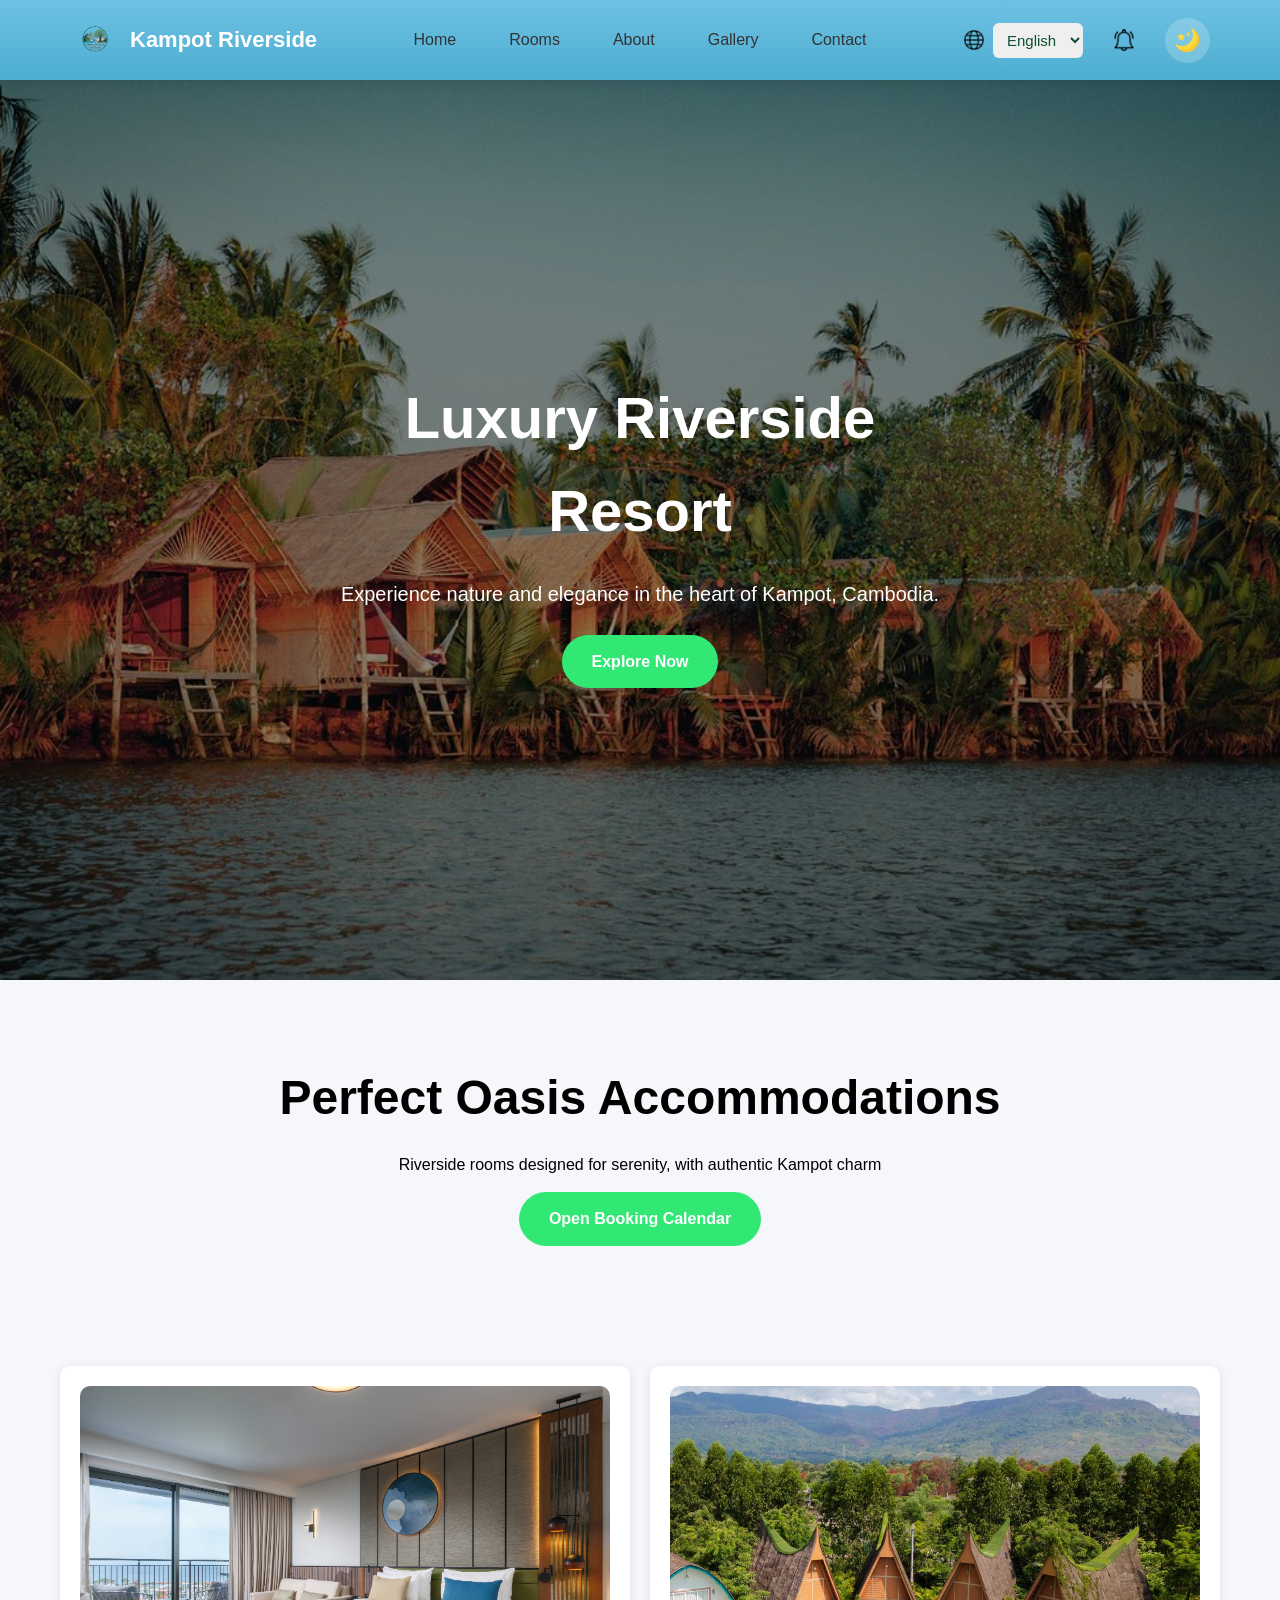
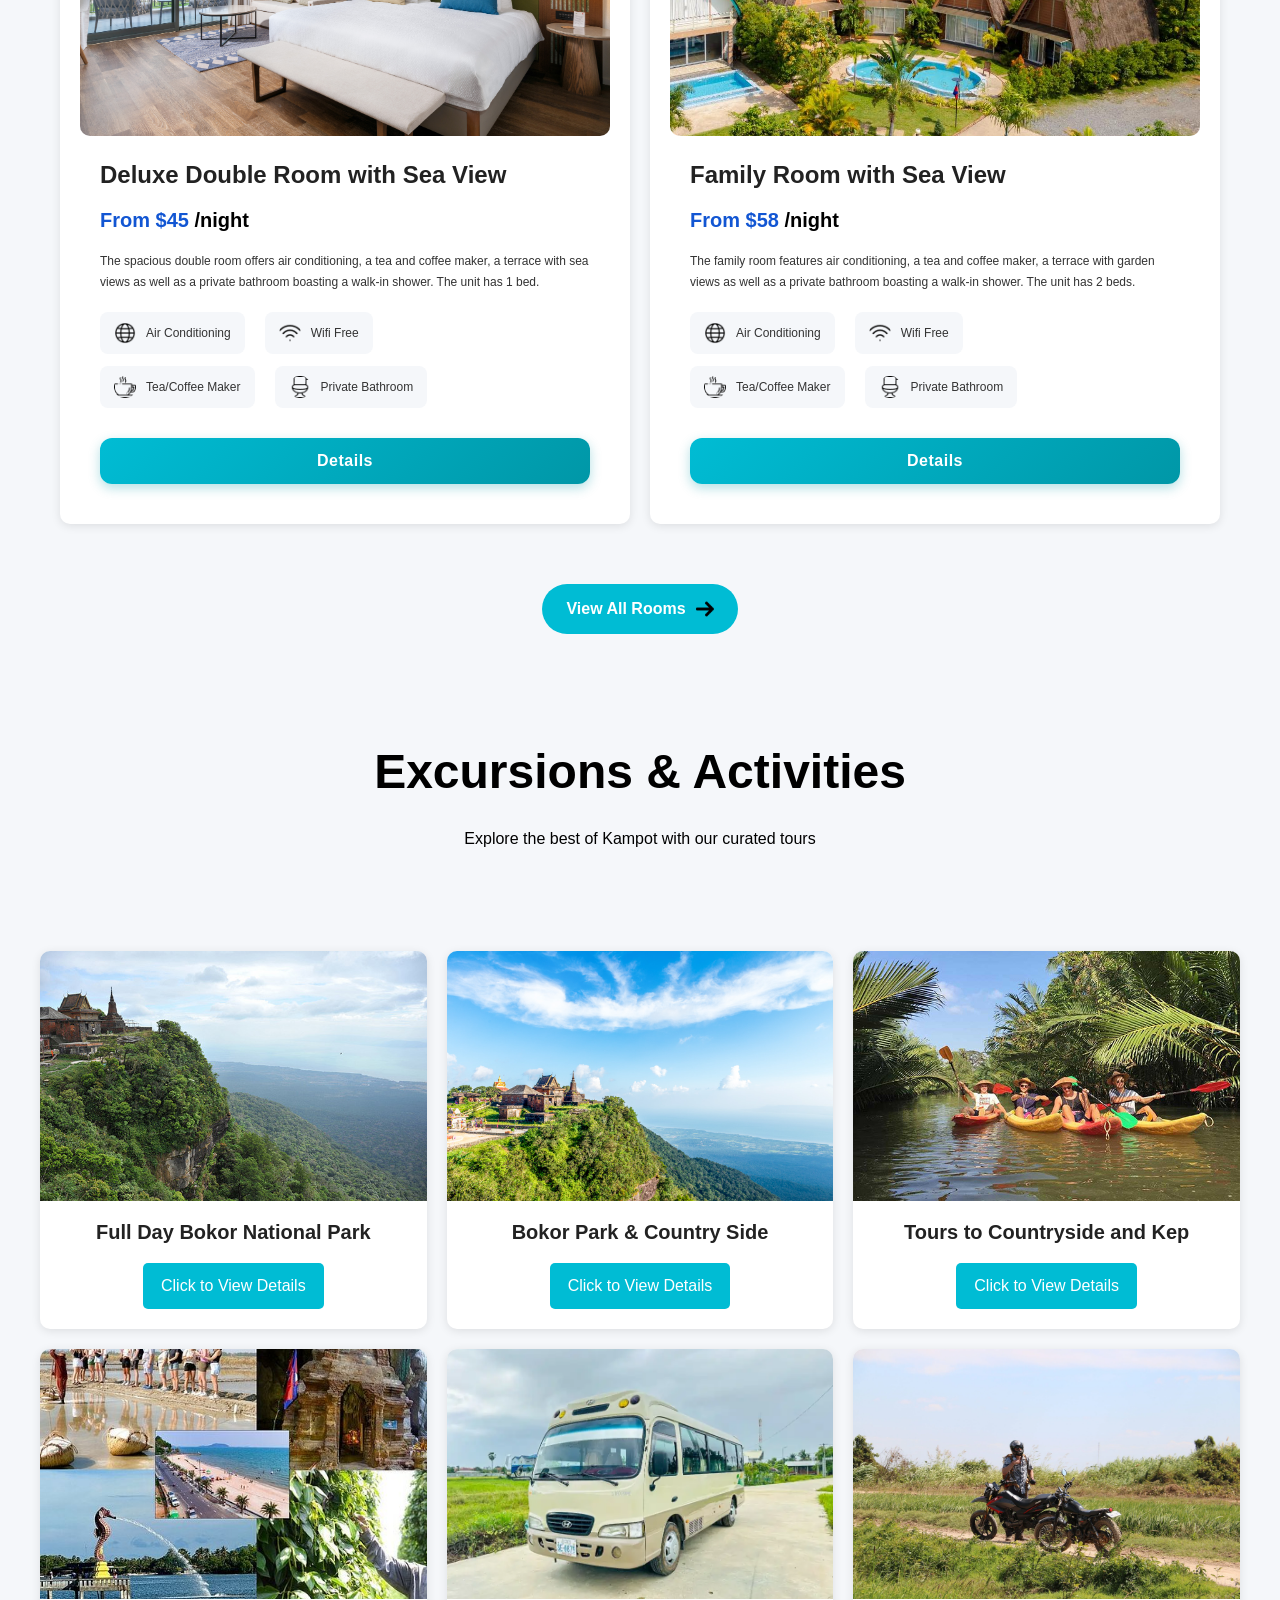
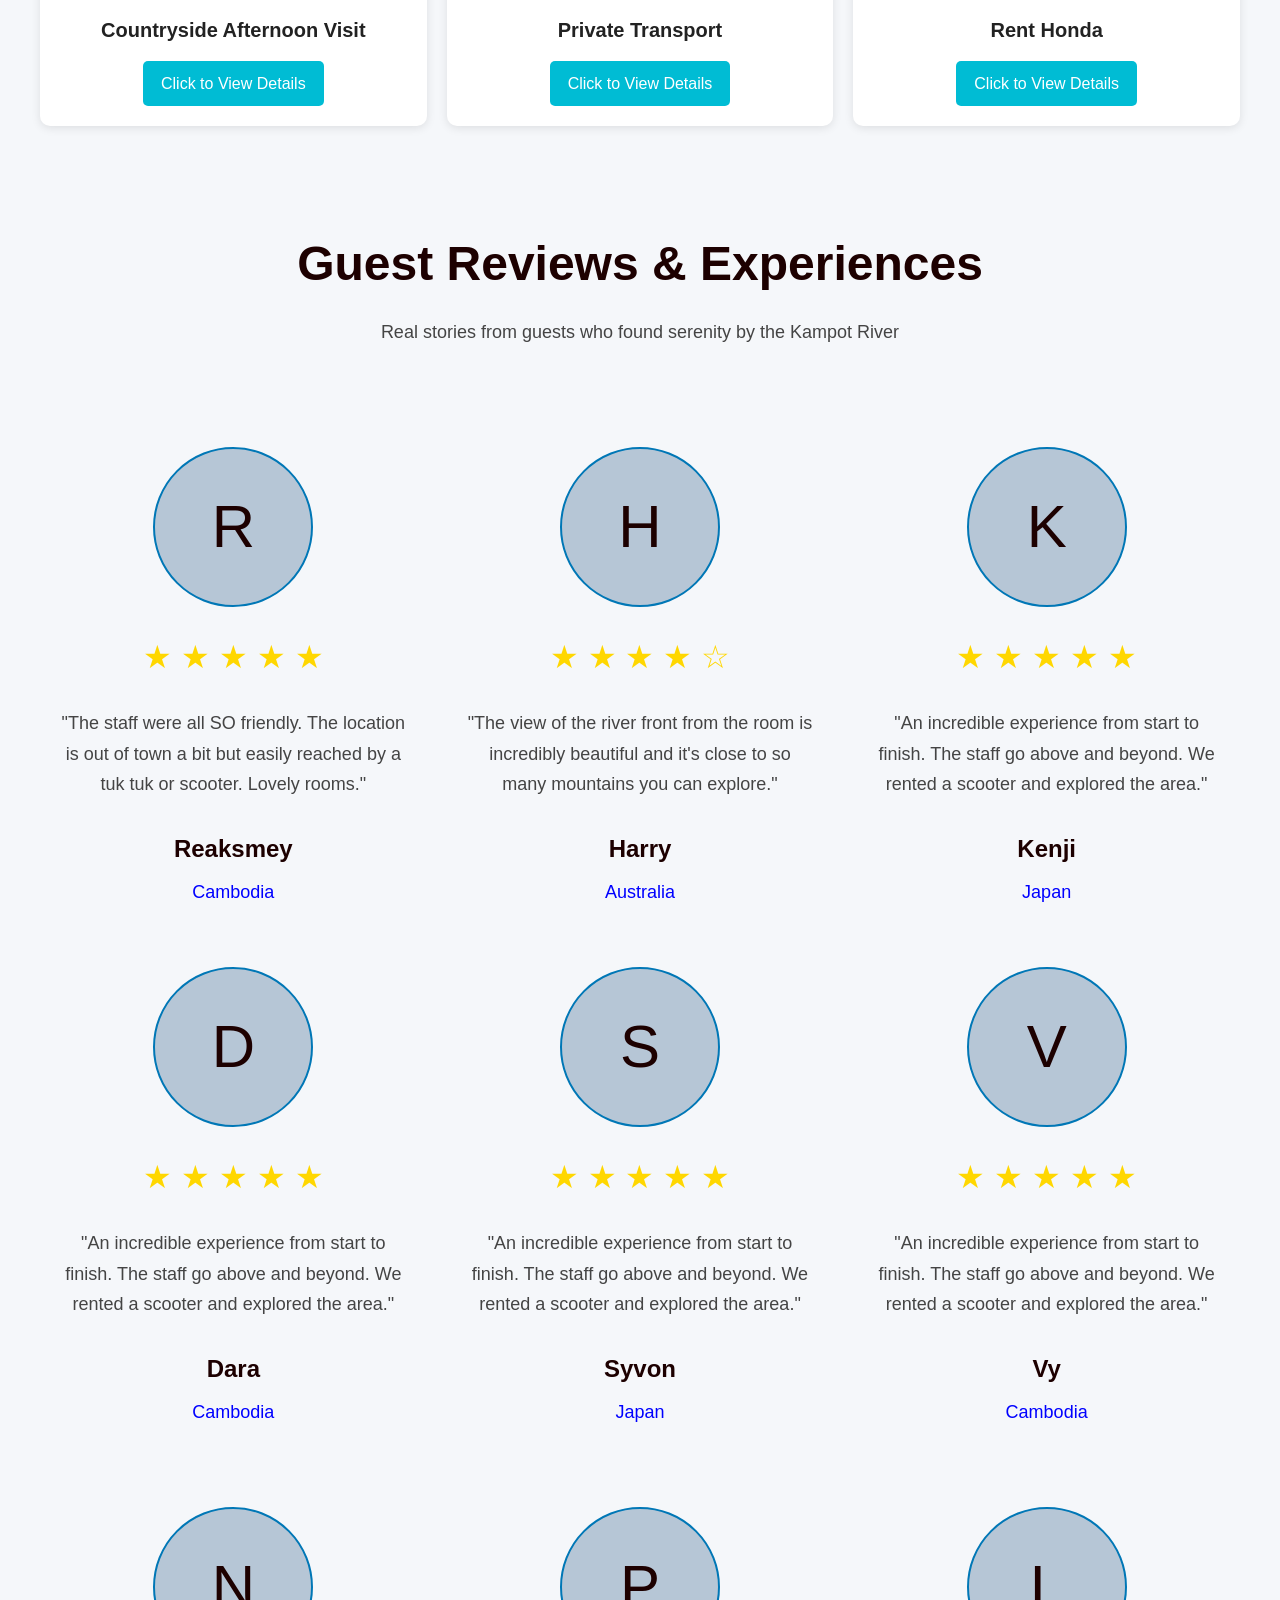
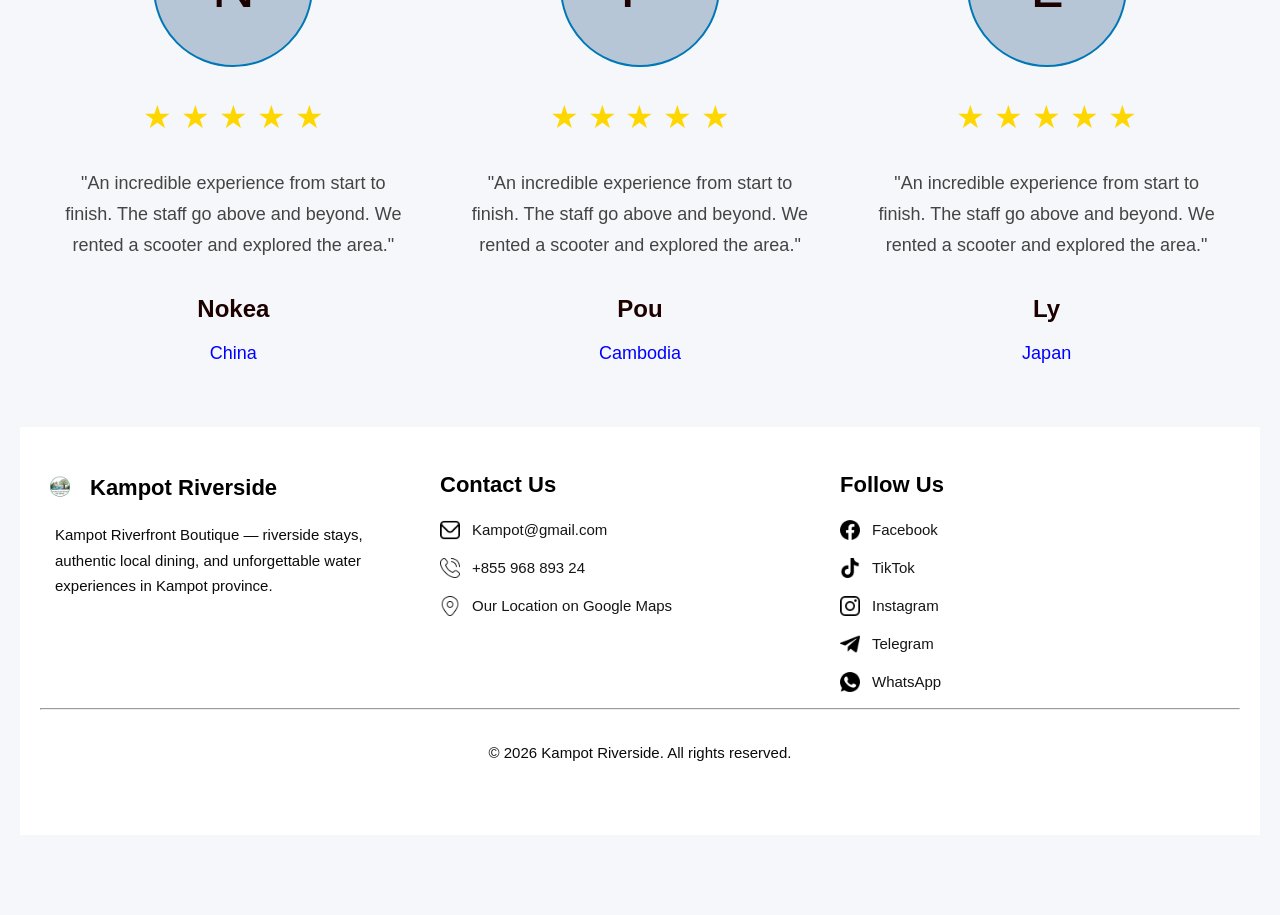
==== commit c7a848f4: "Reaksmey" ====
--- a/index.html
+++ b/index.html
@@ -119,6 +119,9 @@
         </div>
 
     </div>
+    <div id="loader">
+        <div class="spinner"></div>
+    </div>
     <!-- ----------Header---------------->
     <div class="header">
         <div class="nav-bar">
@@ -132,9 +135,9 @@
             <nav class="nav-center" id="navMenu">
                 <ul>
                     <li><a href="index.html">Home</a></li>
-                    <li><a href="rooms.html">Rooms</a></li>
-                    <li><a href="abouts.html">About</a></li>
-                    <li><a href="gallerys.html">Gallery</a></li>
+                    <li><a href="room.html">Rooms</a></li>
+                    <li><a href="about.html">About</a></li>
+                    <li><a href="gallery.html">Gallery</a></li>
                     <li><a href="contact.html">Contact</a></li>
                 </ul>
             </nav>
@@ -165,11 +168,18 @@
     <div class="welcome">
         <div class="col-12">
             <div class="main-contant">
+
+                <!-- Slides -->
+                <div class="slide active" style="background-image:url('../images/hero/photo1.jpg')"></div>
+                <div class="slide" style="background-image:url('../images/hero/photo2.jpg')"></div>
+                <div class="slide" style="background-image:url('../images/hero/photo3.jpg')"></div>
+
+                <!-- Content -->
                 <div class="home-banner">
                     <div class="home-banner-content">
                         <h1>Luxury Riverside Resort</h1>
                         <p>Experience nature and elegance in the heart of Kampot, Cambodia.</p>
-                        <a href="rooms.html" class="btn">Explore Now</a>
+                        <a href="about.html" class="btn">Explore Now</a>
                     </div>
                 </div>
             </div>
@@ -193,7 +203,7 @@
                         <h4 class="name-room">Deluxe Double Room with Sea View</h4>
                         <h5 class="price">From $45 <span>/night</span></h5>
                         <p class="descr">The spacious double room offers air conditioning, a tea and coffee maker, a terrace with sea views as well as a private bathroom boasting a walk-in shower. The unit has 1 bed.</p>
-                         <div class="services-line-1">
+                        <div class="services-line-1">
                             <div class="service-row1">
                                 <p><img src="assets/icons/internet.png" style="width: 22px; height: 22px;"> Air Conditioning</p>
                                 <p><img src="assets/icons/wi-fi-icon.png" style="width: 22px; height: 22px;"> Wifi Free</p>
@@ -240,7 +250,7 @@
             </div>
         </div>
         <div class="btn-viewallroom">
-            <a href="rooms.html">
+            <a href="room.html">
                 <span>View All Rooms</span>
                 <img src="assets/icons/right-arrow.png" alt="Arrow Icon">
             </a>
@@ -509,7 +519,7 @@
                     <span>Contact Us</span>
                 </h3>
                 <ul>
-                     <li>
+                    <li>
                         <a href="mailto:Kampot@gmail.com">
                             <img src="assets/icons/envelope.png" alt="Email Icon">
                             <span>Kampot@gmail.com</span>
--- a/css/style.css
+++ b/css/style.css
@@ -48,6 +48,47 @@
 body{
     transition: background 0.4s ease,
                 color 0.4s ease;
+    animation: pageFade 0.9s ease;
+    opacity: 0;
+    transition: opacity .3s ease;
+}
+
+body.loaded{
+    opacity: 1;
+}
+.nav-center a:hover,
+.nav-center a:focus{
+    background-color: rgba(255,255,255,0.2);
+}
+.nav-center a{
+    position: relative;
+    overflow: hidden;
+}
+
+.nav-center a::after{
+    content: "";
+    position: absolute;
+    left: 50%;
+    bottom: 5px;
+    width: 0;
+    height: 2px;
+    background: white;
+    transition: all .3s ease;
+    transform: translateX(-50%);
+}
+
+.nav-center a:hover::after{
+    width: 80%;
+}
+@keyframes pageFade {
+    from{
+        opacity: 0;
+        transform: translateY(20px);
+    }
+    to{
+        opacity: 1;
+        transform: translateY(0);
+    }
 }
 
 /* DARK MODE */
@@ -73,8 +114,10 @@
 body.dark-theme h1,
 body.dark-theme h2,
 body.dark-theme h3,
+body.dark-theme h4,
 body.dark-theme p,
 body.dark-theme span,
+body.dark-theme li,
 body.dark-theme a{
     color: rgb(8, 33, 229);
 }
@@ -233,49 +276,146 @@
 }
 
 /* =========================
-    HOME BANNER
+   HERO SECTION
+========================= */
+.main-contant{
+    position: relative;
+    width: 100%;
+    min-height: 100vh;
+    overflow: hidden;
+    display: flex;
+    align-items: center;
+    justify-content: center;
+}
+
+/* Slides */
+.slide{
+    position: absolute;
+    top: 0;
+    left: 0;
+    width: 100%;
+    height: 100%;
+    background-size: cover;
+    background-position: center;
+    background-repeat: no-repeat;
+    opacity: 0;
+    transform: scale(1.1);
+    transition: opacity 1.5s ease-in-out,
+                transform 8s linear;
+}
+
+.slide::before{
+    content: "";
+    position: absolute;
+    inset: 0;
+    background: rgba(0,0,0,0.45);
+}
+
+.slide.active{
+    opacity: 1;
+    transform: scale(1);
+}
+
+/* =========================
+   HOME BANNER
 ========================= */
 .home-banner{
-    width: 100%;
+    position: relative;
+    z-index: 2;
     max-width: 700px;
     padding: 40px;
     color: #fff;
     text-align: center;
-    border-radius: 12px;
-}
+    animation: fadeUp 1.2s ease;
+}
+
 .home-banner h1{
-    font-size: 52px;
+    font-size: 58px;
     margin-bottom: 20px;
+    animation: slideDown 1.2s ease;
 }
 
 .home-banner p{
-    font-size: 18px;
+    font-size: 20px;
     margin-bottom: 25px;
-}
-
-/* =========================
-    BUTTON
+    animation: fadeIn 2s ease;
+}
+
+/* =========================
+   BUTTON
 ========================= */
 .btn{
     display: inline-block;
-    padding: 12px 28px;
-    background-color: #32E875;
+    padding: 14px 30px;
+    background: #32E875;
     color: #fff;
     text-decoration: none;
     font-size: 16px;
     font-weight: 600;
     border-radius: 50px;
-    transition: all 0.3s ease;
-}
-
+    transition: 0.3s;
+    animation: zoomIn 1.5s ease;
+}
 
 .btn:hover{
-    background-color: #28c96a;
-    transform: translateY(-2px);
-}
-
-.btn:active{
-    transform: scale(0.98);
+    background: #28c96a;
+    transform: translateY(-3px);
+}
+
+/* =========================
+   ANIMATIONS
+========================= */
+@keyframes fadeUp{
+    from{
+        opacity:0;
+        transform:translateY(50px);
+    }
+    to{
+        opacity:1;
+        transform:translateY(0);
+    }
+}
+
+@keyframes slideDown{
+    from{
+        opacity:0;
+        transform:translateY(-50px);
+    }
+    to{
+        opacity:1;
+        transform:translateY(0);
+    }
+}
+
+@keyframes fadeIn{
+    from{
+        opacity:0;
+    }
+    to{
+        opacity:1;
+    }
+}
+
+@keyframes zoomIn{
+    from{
+        opacity:0;
+        transform:scale(0.8);
+    }
+    to{
+        opacity:1;
+        transform:scale(1);
+    }
+}
+
+/* Responsive */
+@media(max-width:768px){
+    .home-banner h1{
+        font-size: 40px;
+    }
+
+    .home-banner p{
+        font-size: 16px;
+    }
 }
 
 /* =========================
@@ -969,3 +1109,28 @@
         font-size: 14px;
     }
 }
+#loader{
+    position: fixed;
+    top: 0;
+    left: 0;
+    width: 100%;
+    height: 100%;
+    background: white;
+    display: none;
+    justify-content: center;
+    align-items: center;
+    z-index: 9999;
+}
+.spinner{
+    width: 50px;
+    height: 50px;
+    border: 5px solid #ddd;
+    border-top: 5px solid #32E875;
+    border-radius: 50%;
+    animation: spin 1s linear infinite;
+}
+@keyframes spin{
+    to{
+        transform: rotate(360deg);
+    }
+}
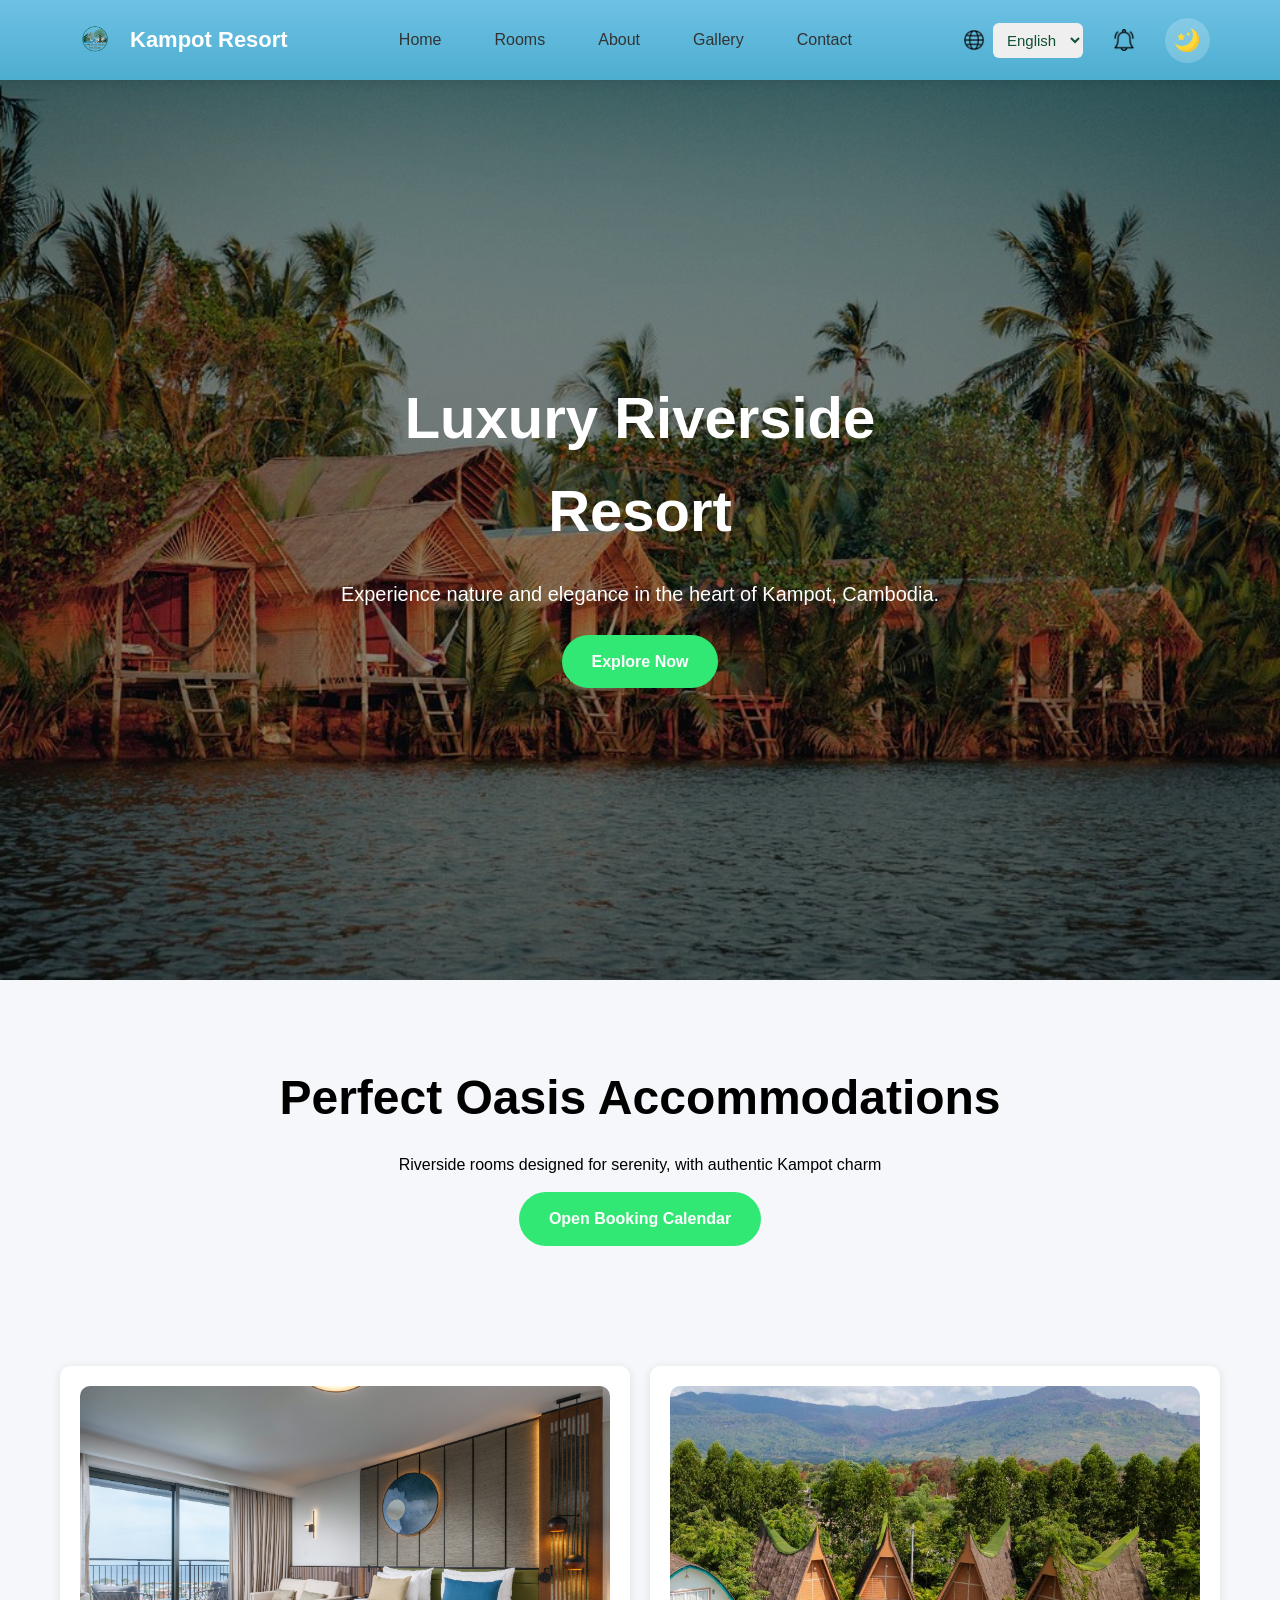
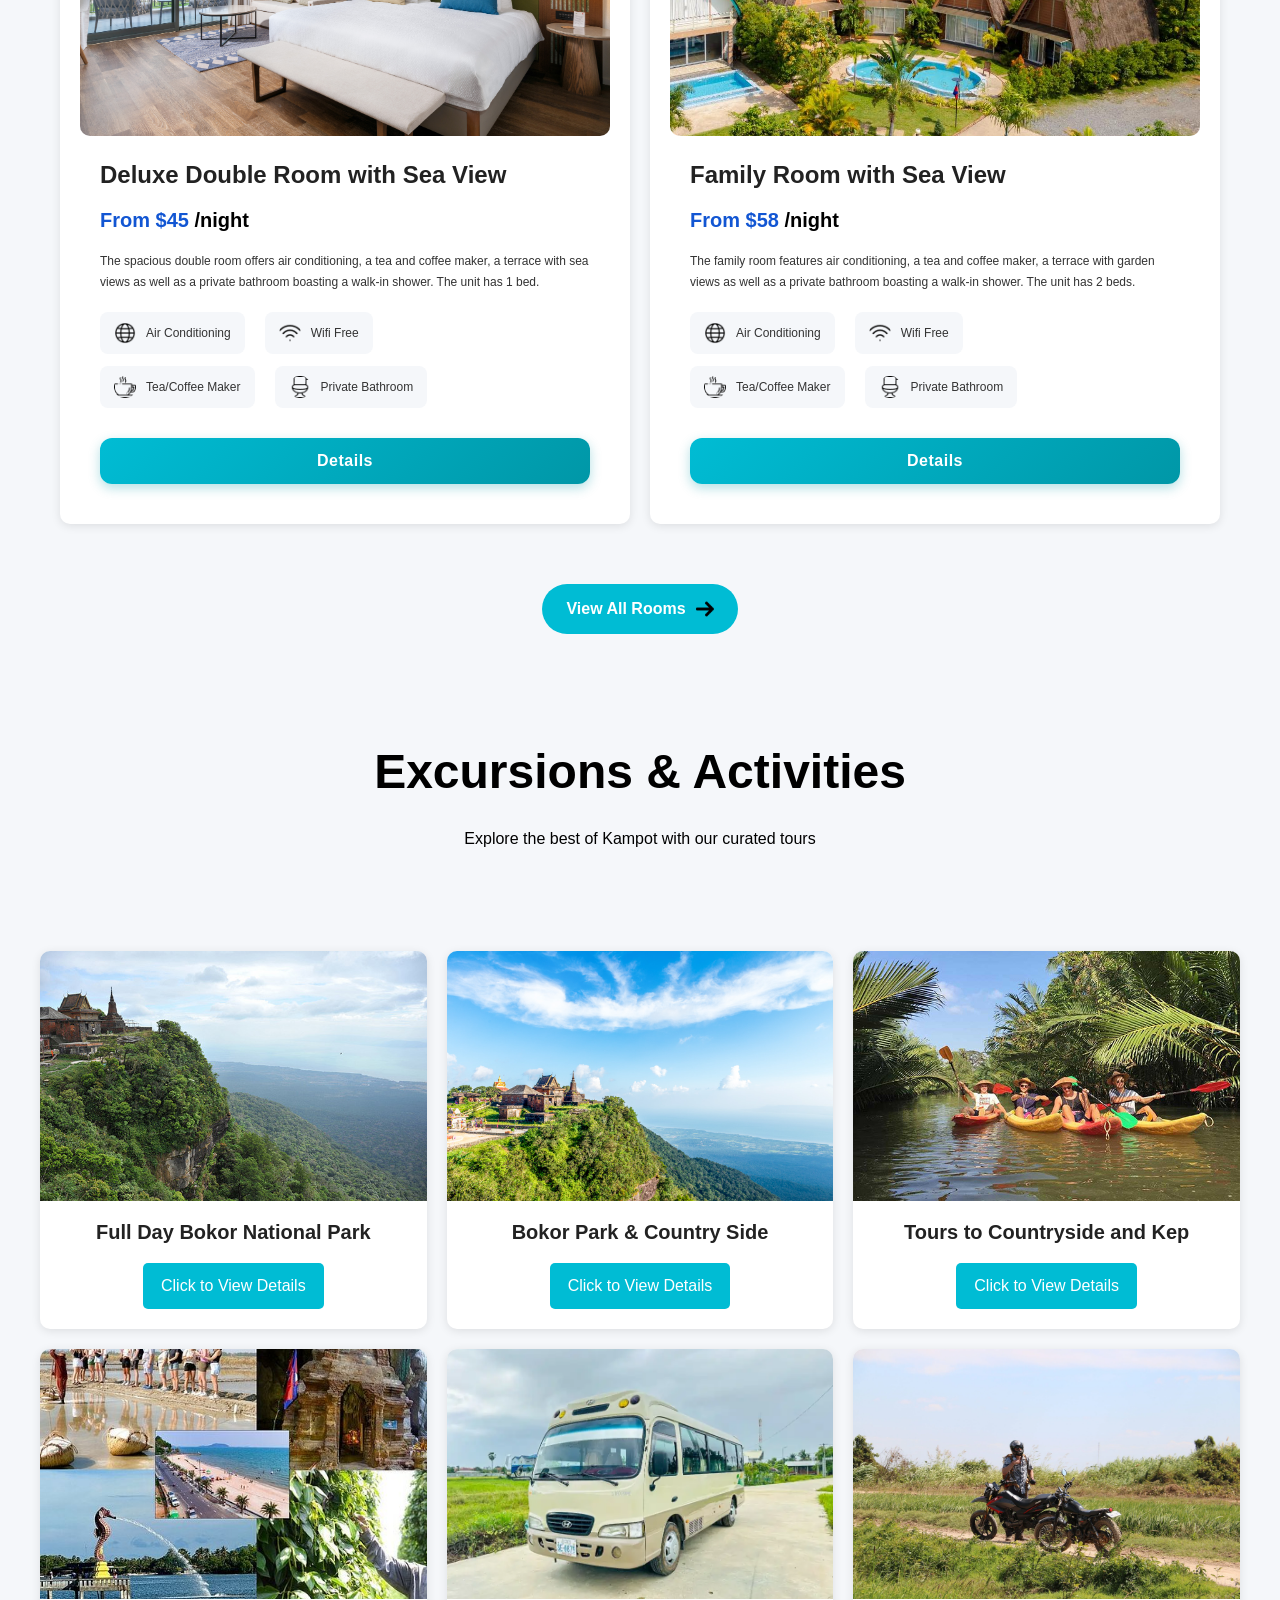
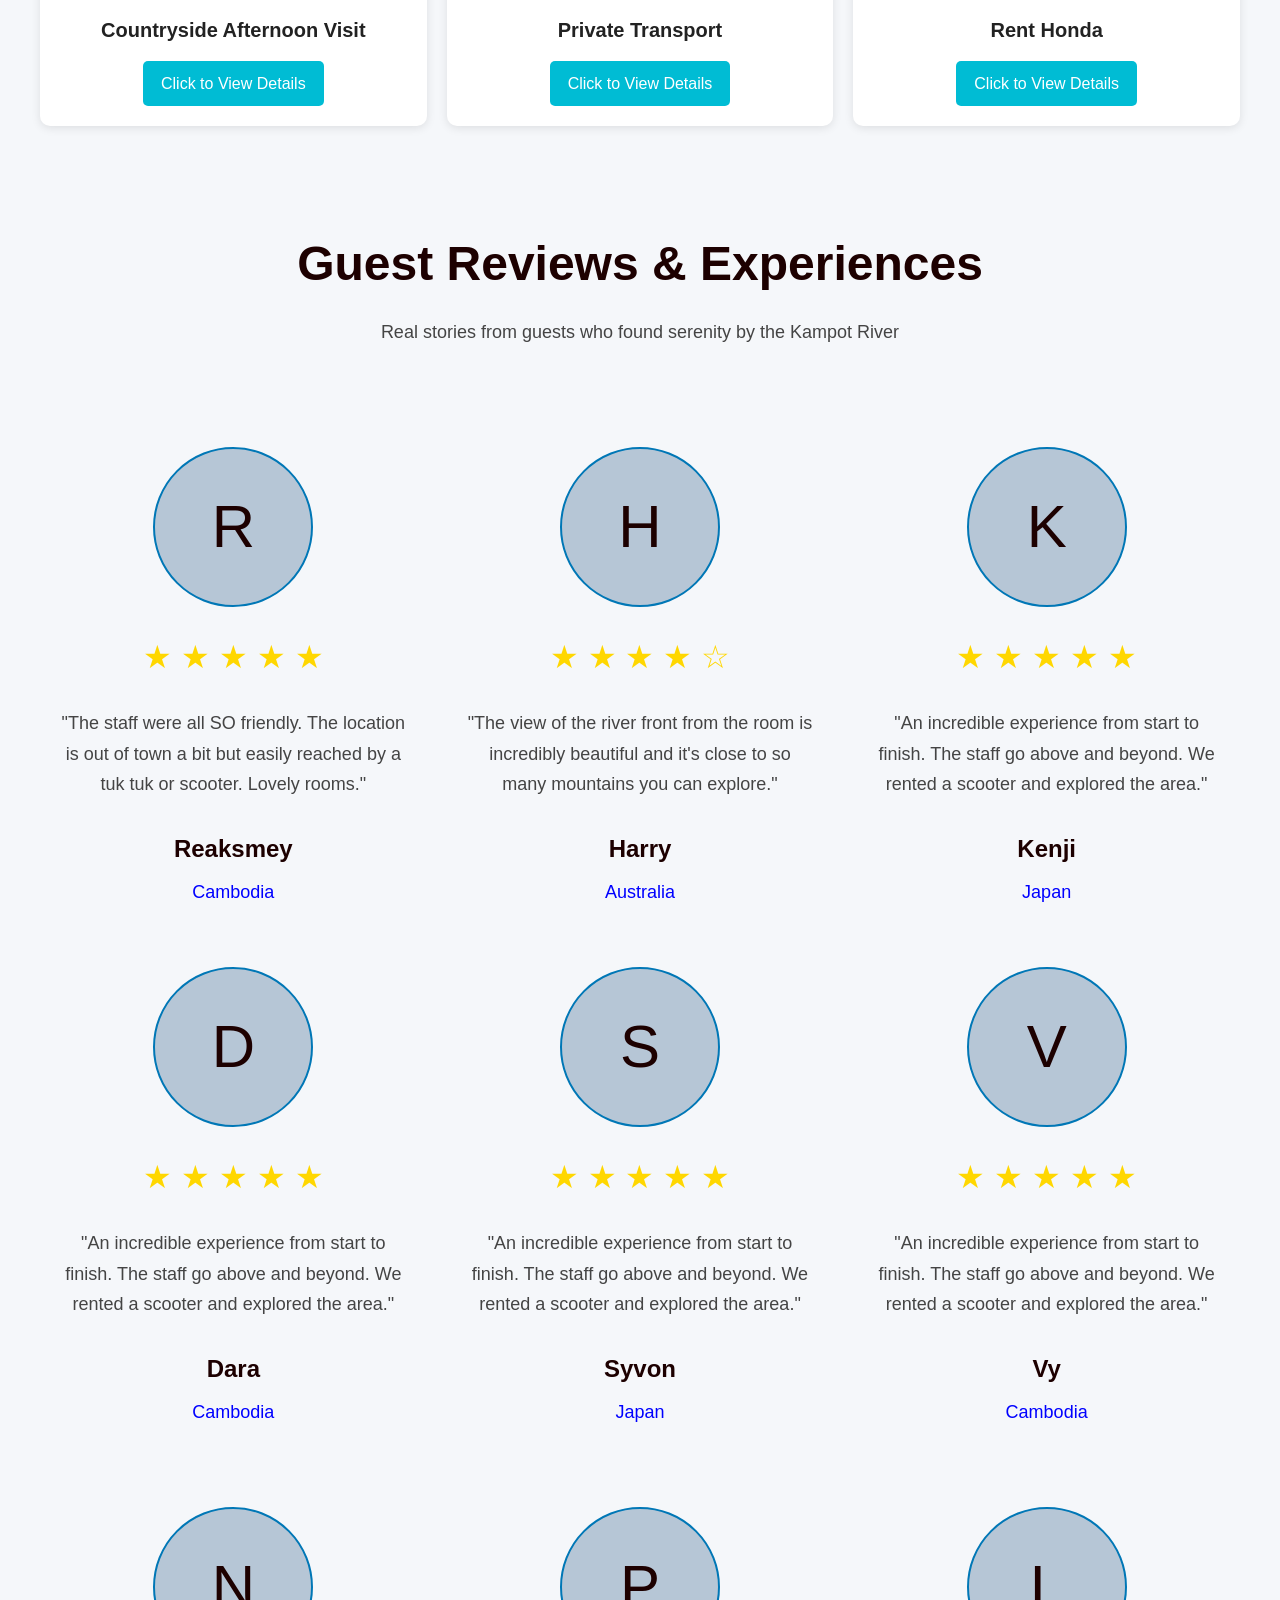
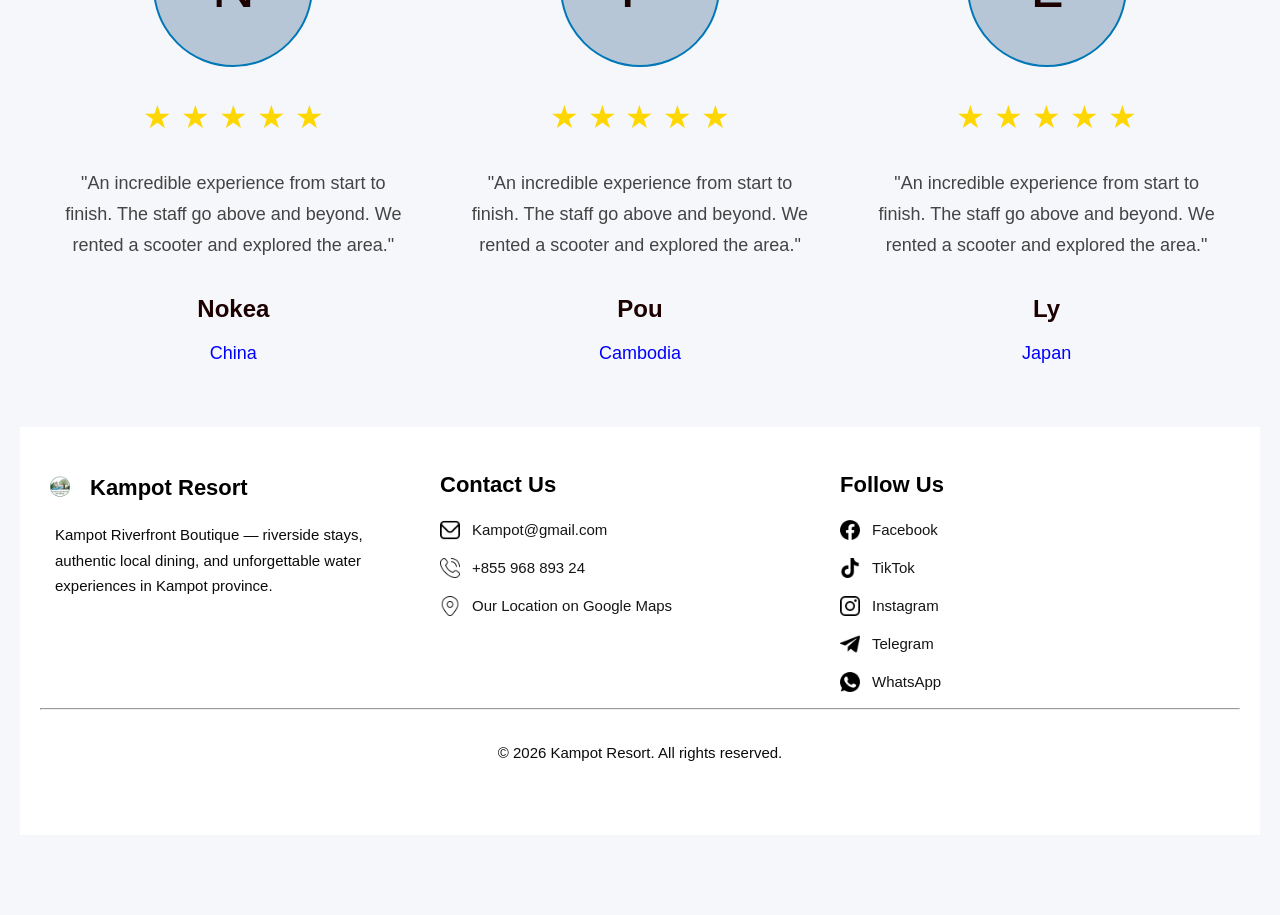
==== commit 3491e53a: "Reaksmey" ====
--- a/index.html
+++ b/index.html
@@ -3,7 +3,7 @@
 <head>
     <meta charset="UTF-8">
     <meta name="viewport" content="width=device-width, initial-scale=1.0">
-    <title>Home</title>
+    <title>Home Resort</title>
     <link rel="stylesheet" href="css/style.css">
     <link rel="stylesheet" href="css/room_detail.css">
     <link rel="stylesheet" href="css/activity_detail.css">
@@ -128,7 +128,7 @@
             <div class="nav-left">
                 <a class="logo" href="index.html">
                     <img src="images/logo/kampot.png" alt="Kampot Riverside Logo">
-                    <span>Kampot Riverside</span>
+                    <span>Kampot Resort</span>
                 </a>
             </div>
 
@@ -190,7 +190,7 @@
             <div class="room-summary">
                 <h2>Perfect Oasis Accommodations</h2>
                 <p>Riverside rooms designed for serenity, with authentic Kampot charm</p>
-                <a href="rooms.html" class="btn">Open Booking Calendar</a>
+                <a href="room.html" class="btn">Open Booking Calendar</a>
             </div>
         </div>
     </div>
@@ -504,7 +504,7 @@
             <div class="col-4">
                 <h3>
                     <img src="images/logo/kampot.png" alt="Kampot Riverside Logo">
-                    <span>Kampot Riverside</span>
+                    <span>Kampot Resort</span>
                 </h3>
                 <p style="padding-left: 15px;">
                     Kampot Riverfront Boutique — riverside stays,
@@ -596,7 +596,7 @@
         </div>
         <div class="row">
             <div class="col-12">
-                <p style="text-align: center;">© 2026 Kampot Riverside. All rights reserved.</p>
+                <p style="text-align: center;">© 2026 Kampot Resort. All rights reserved.</p>
             </div>
         </div>
     </div>
